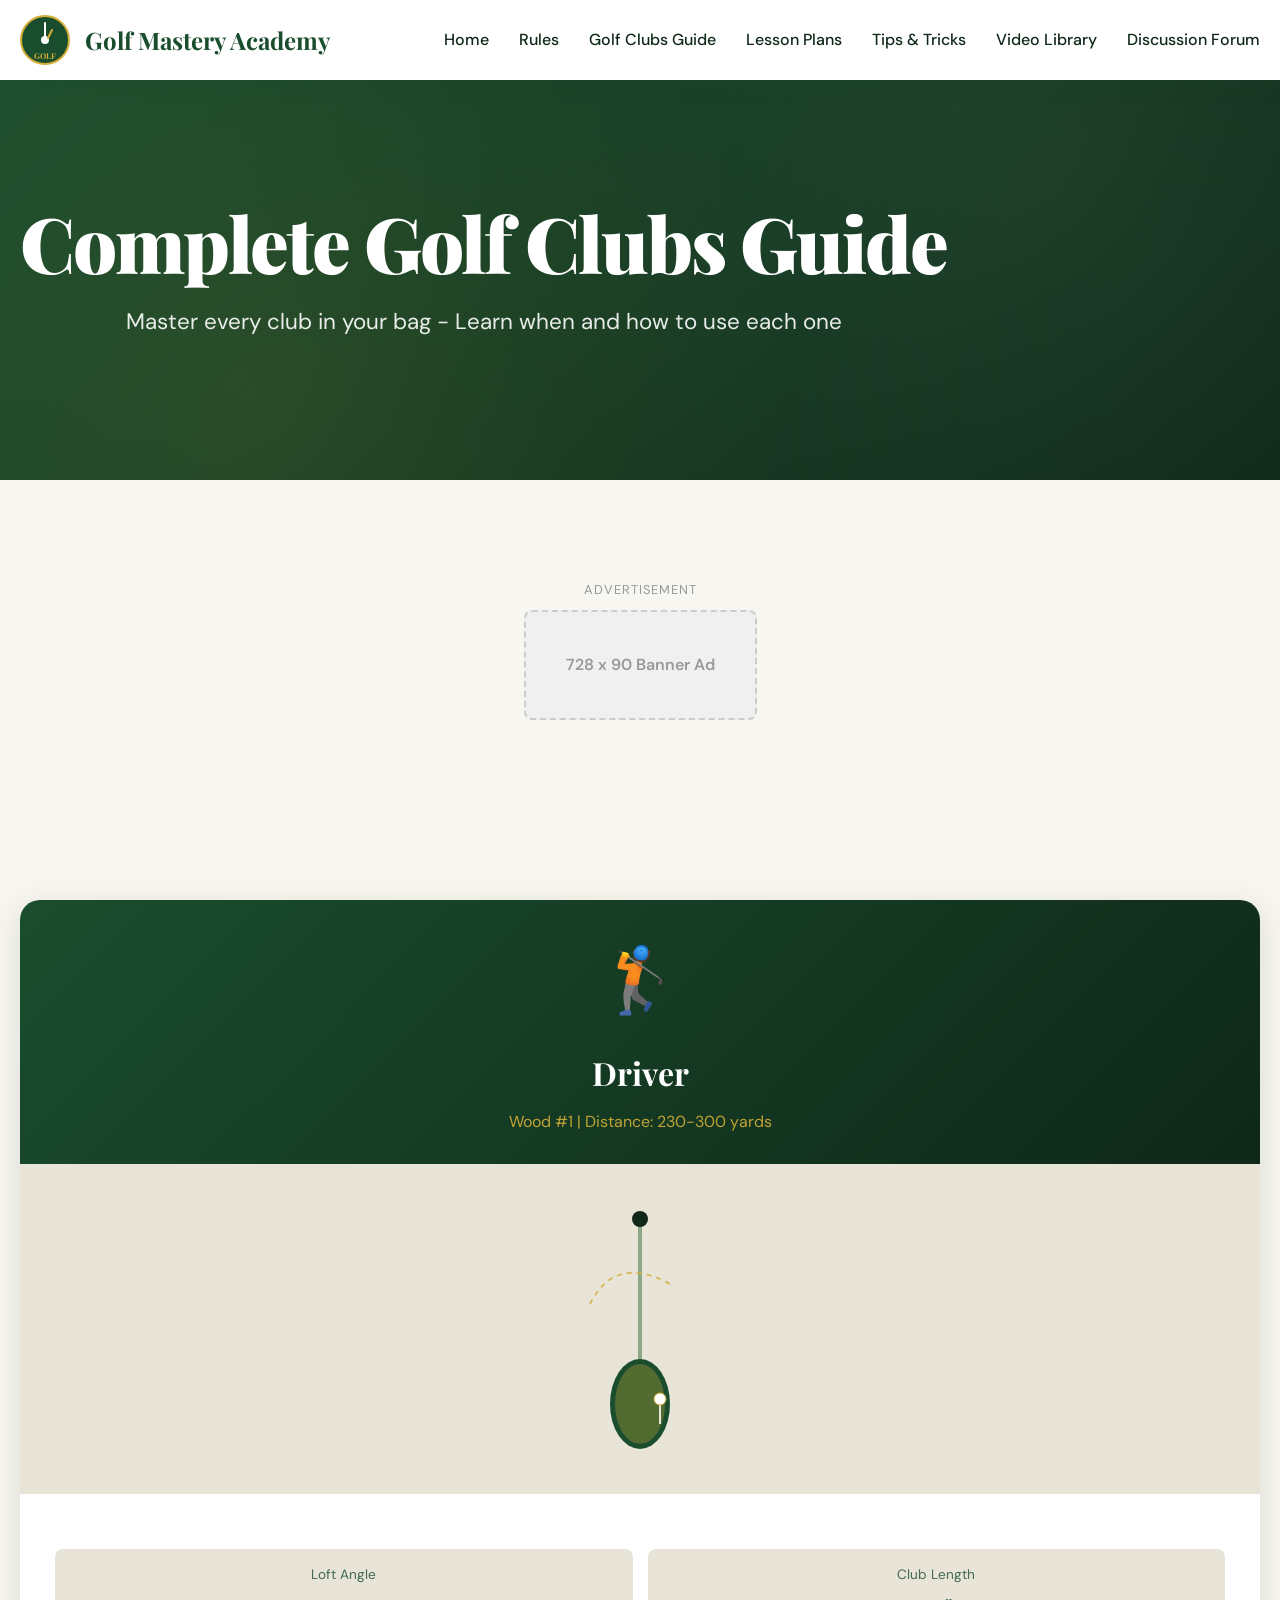
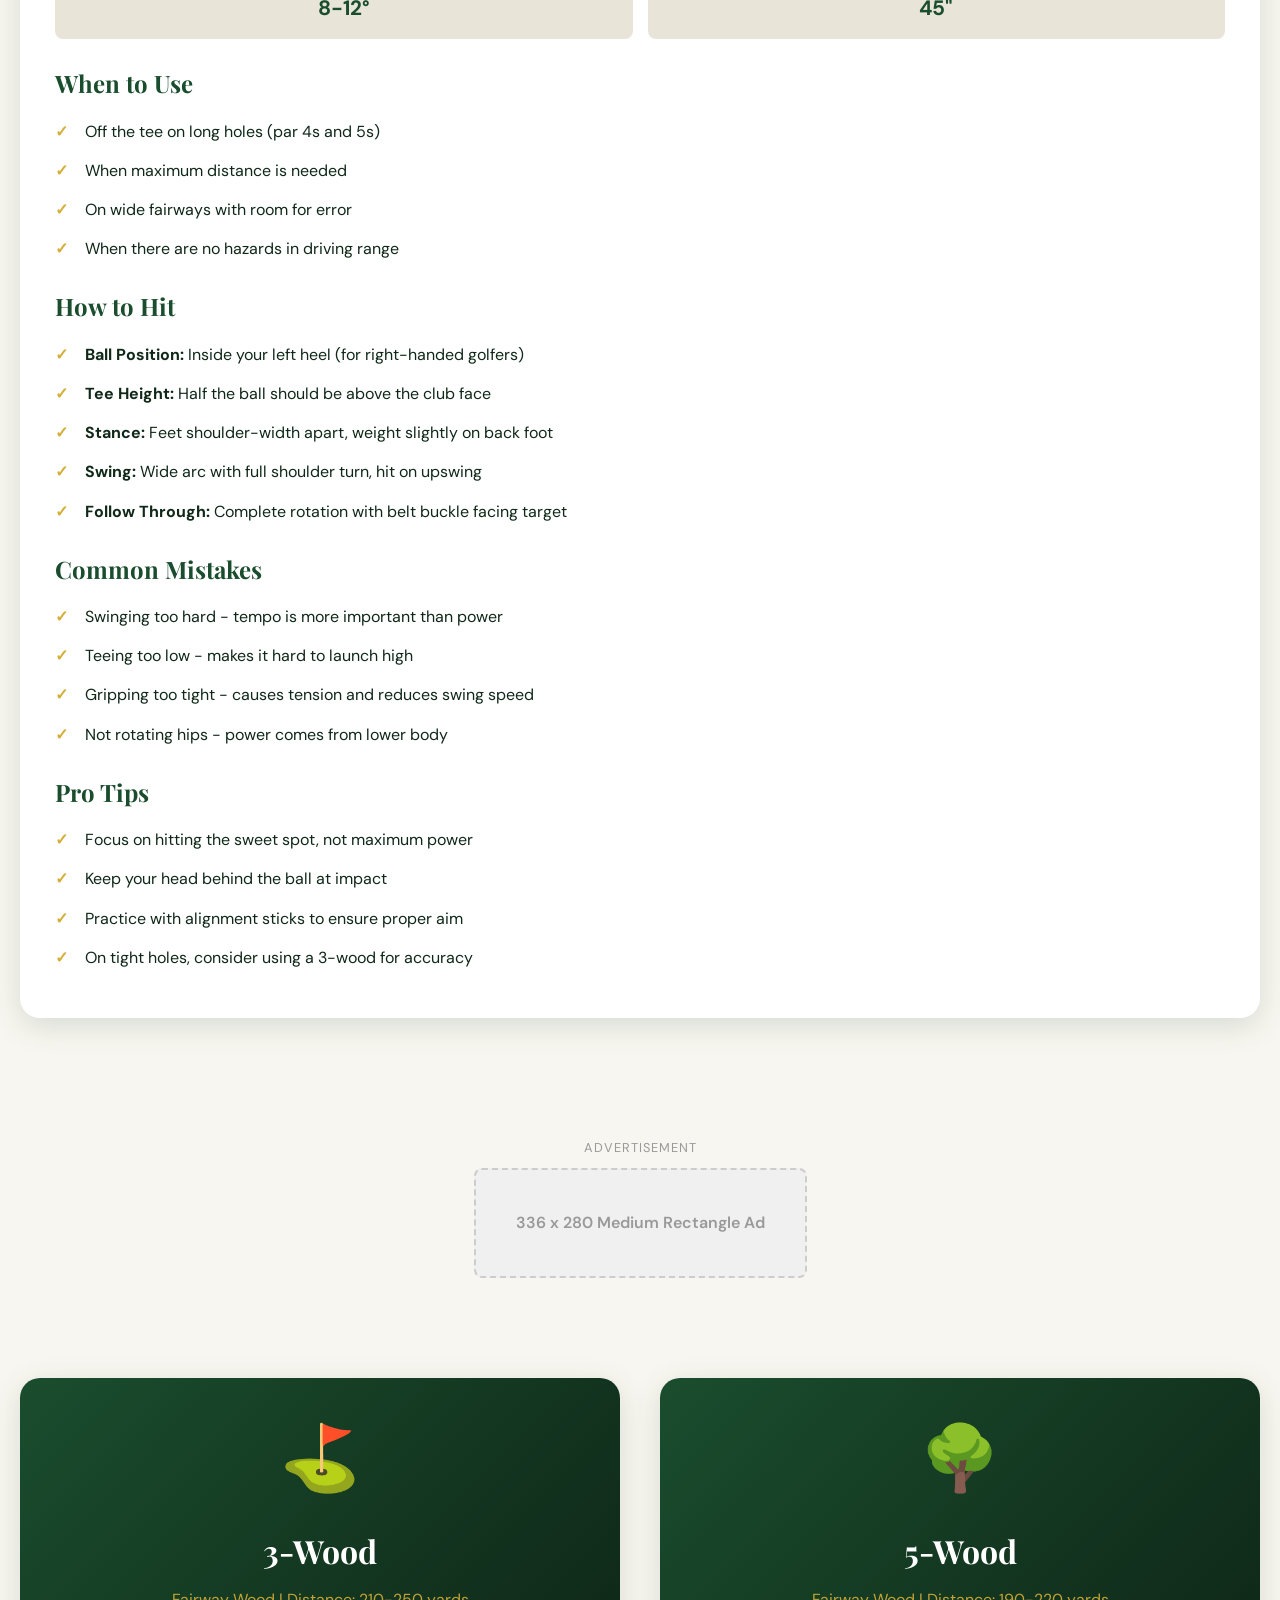
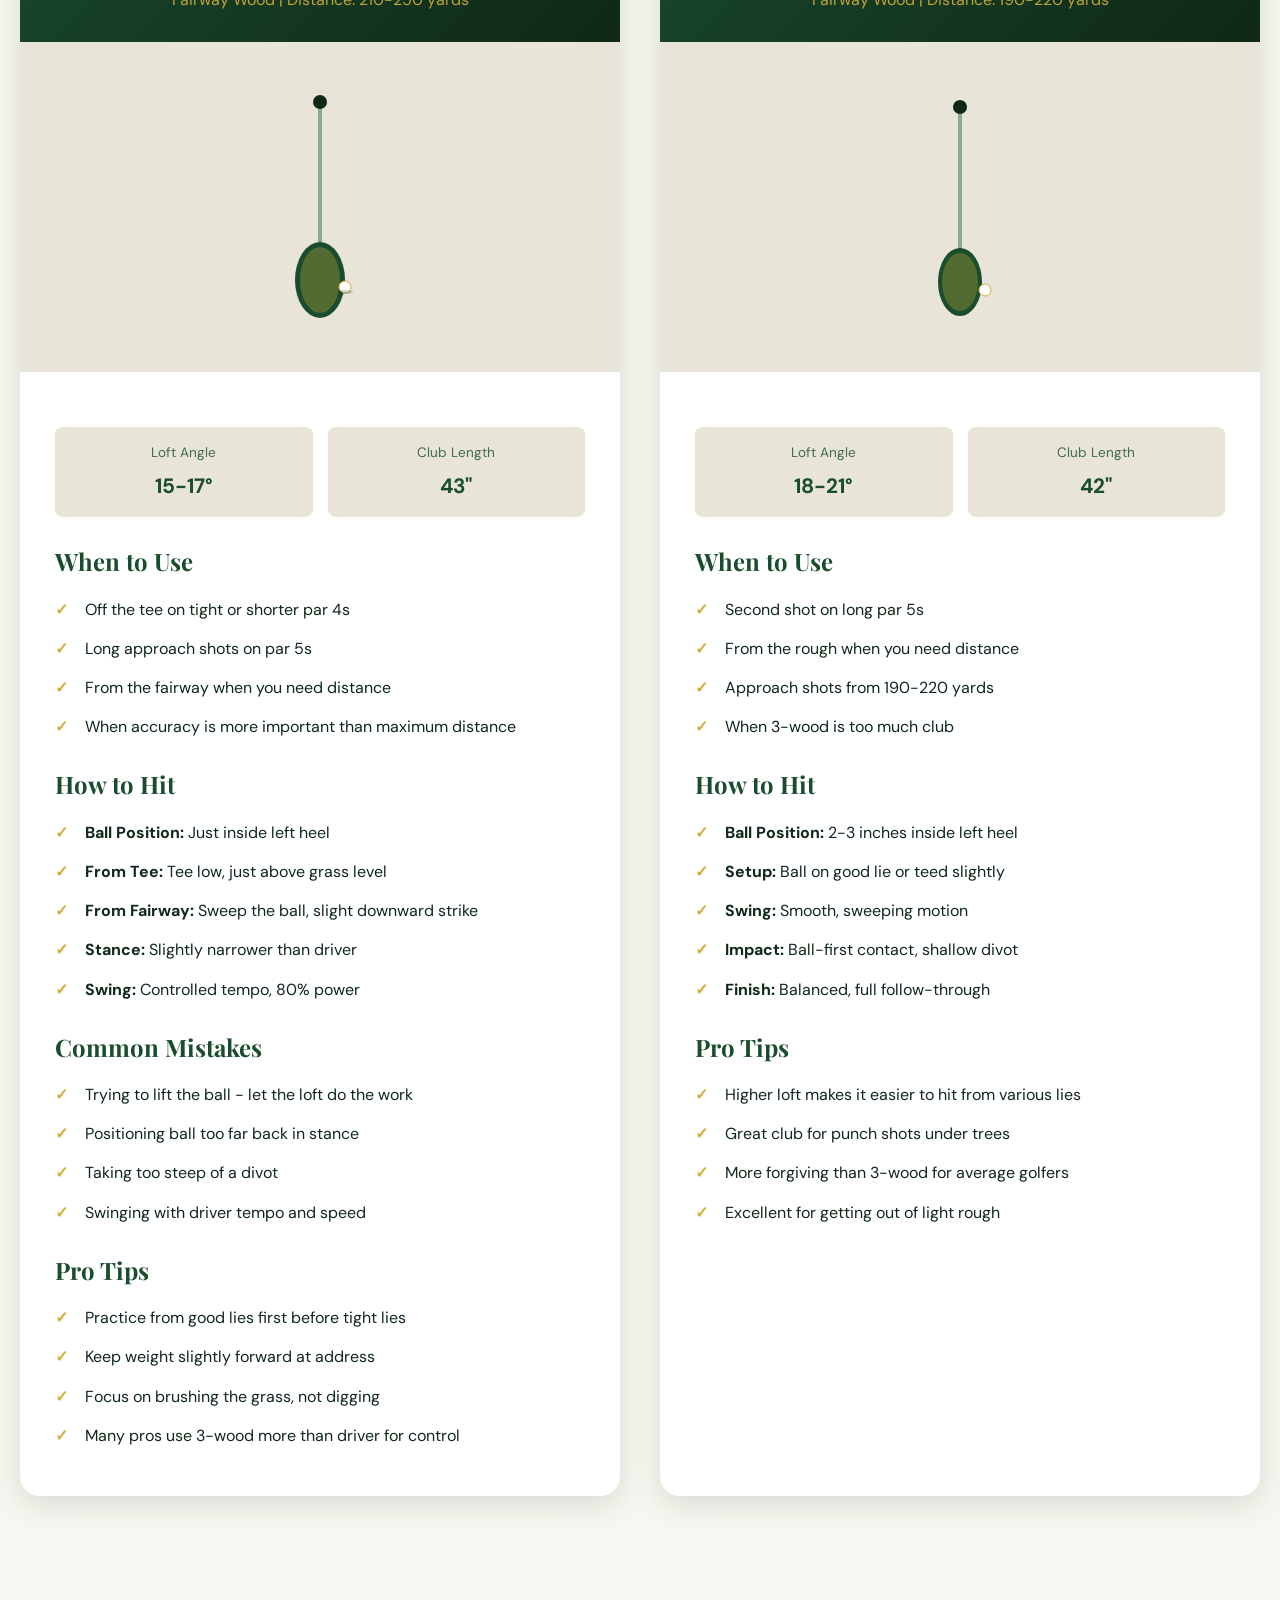
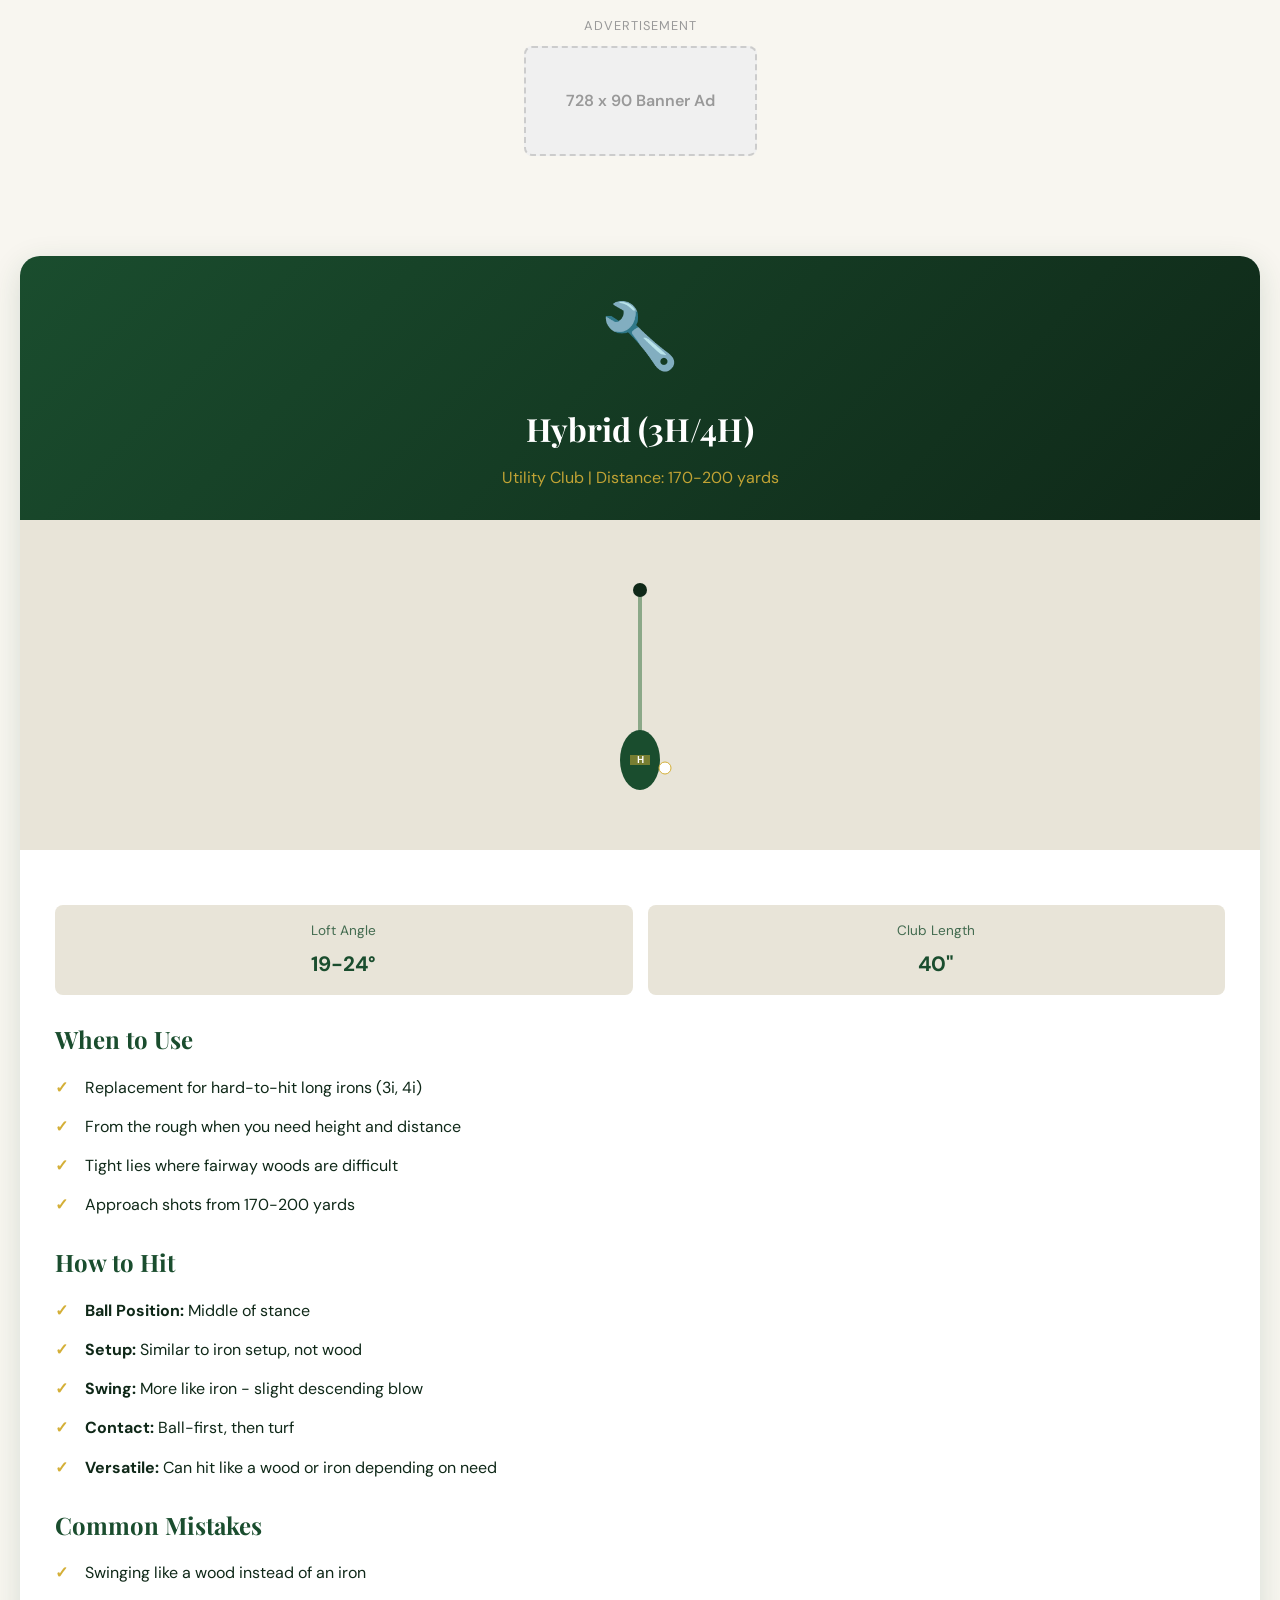
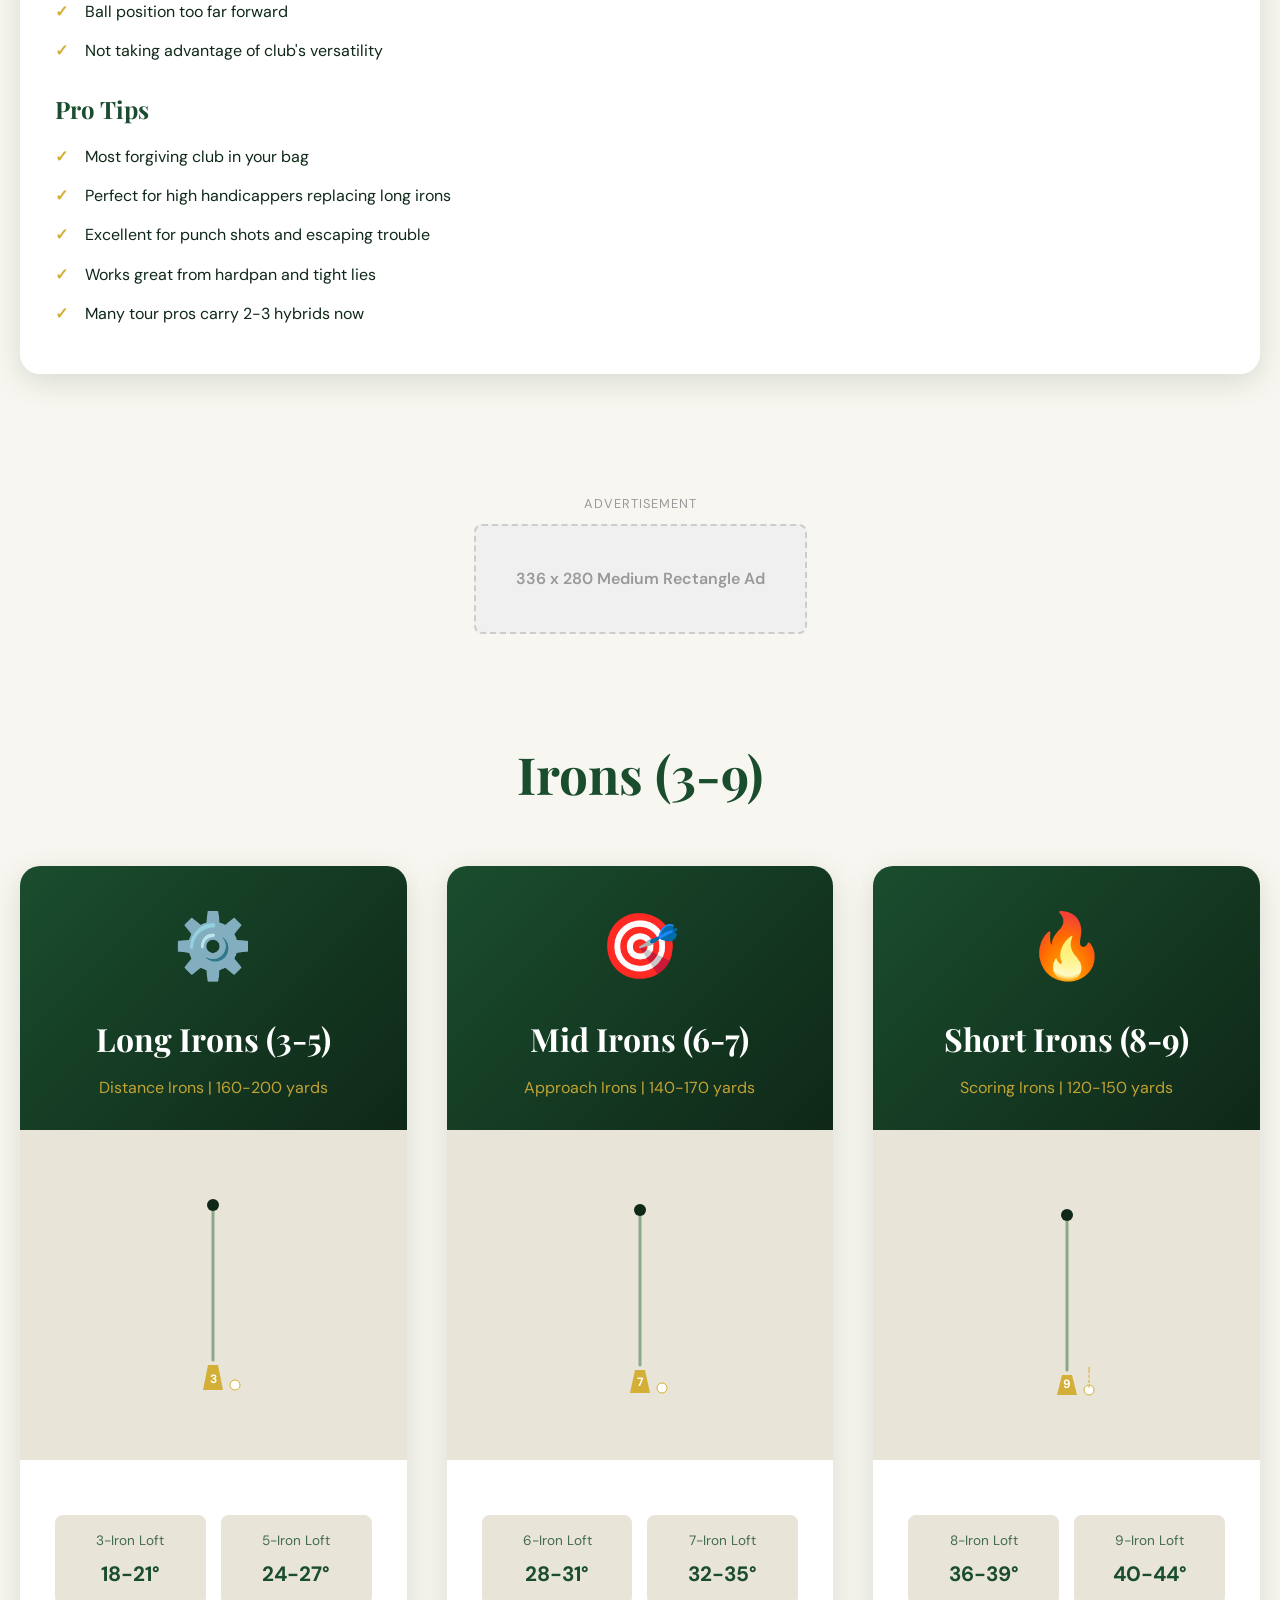
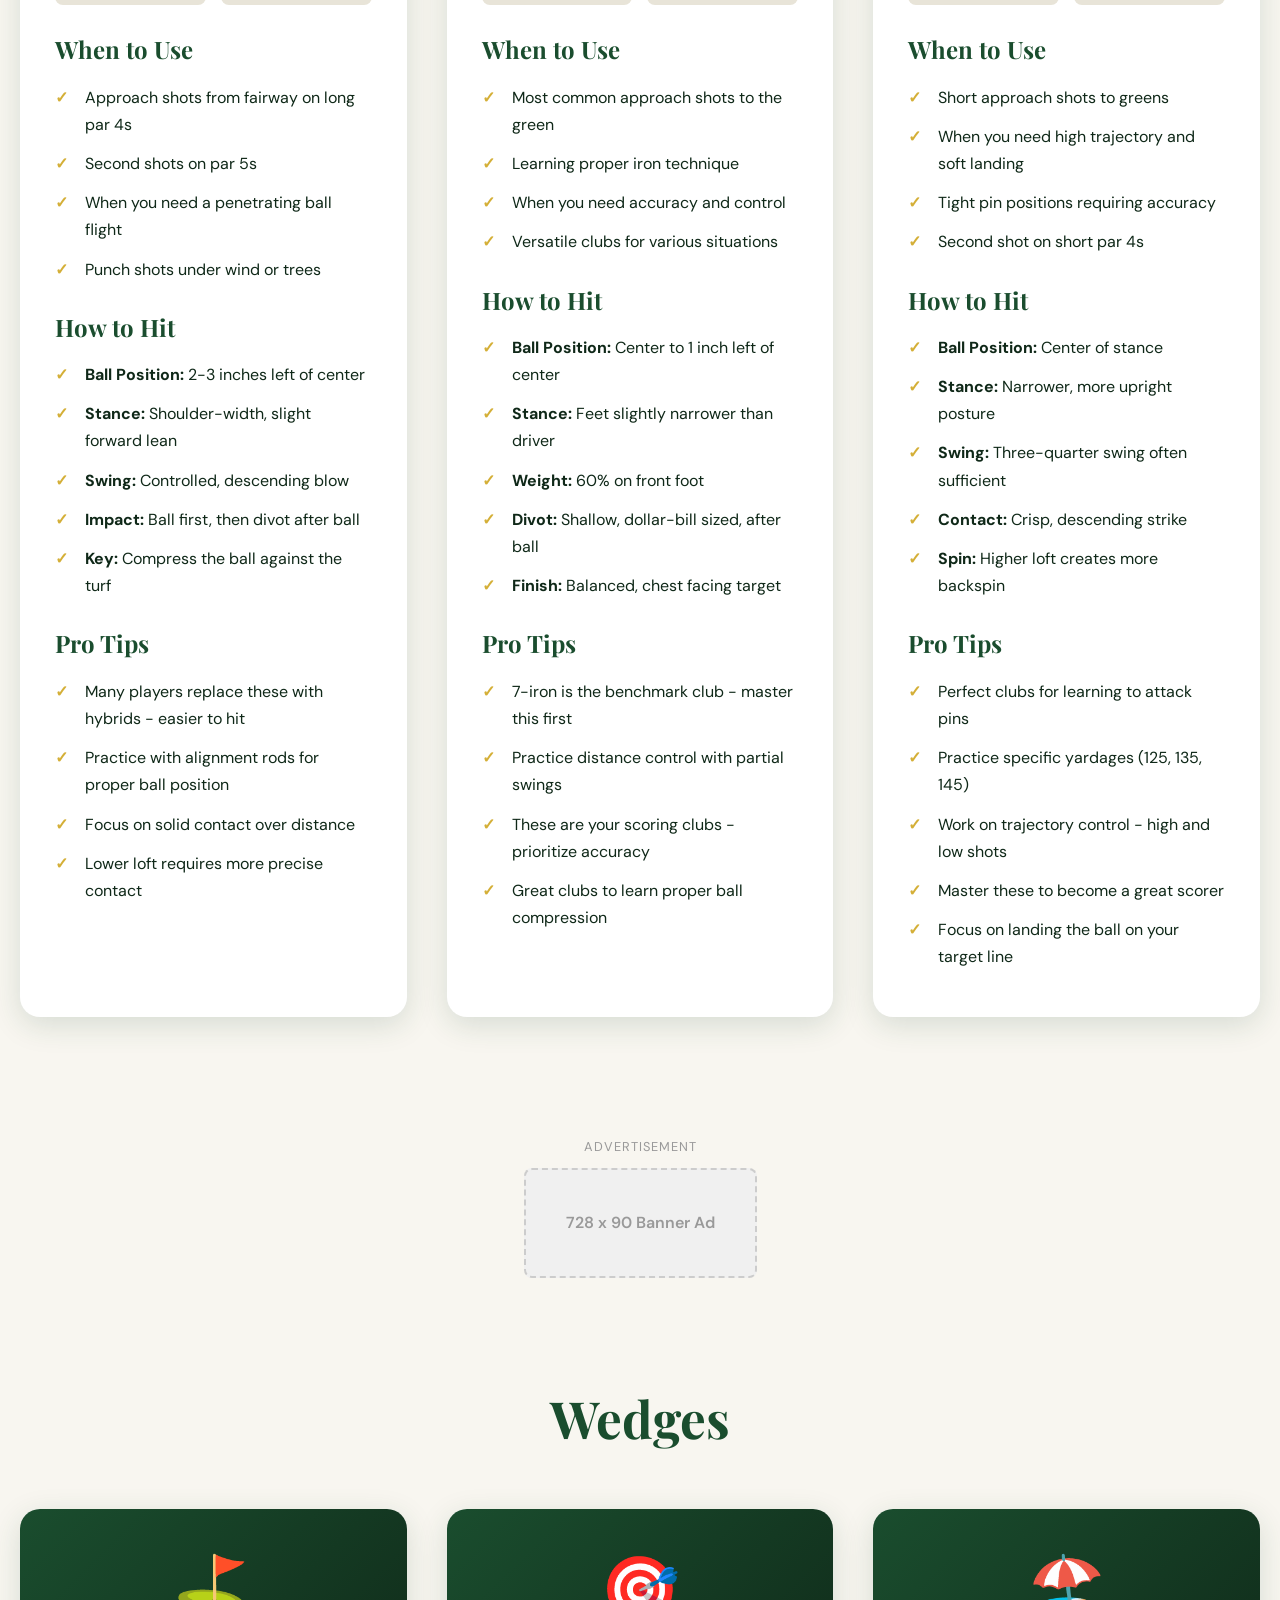
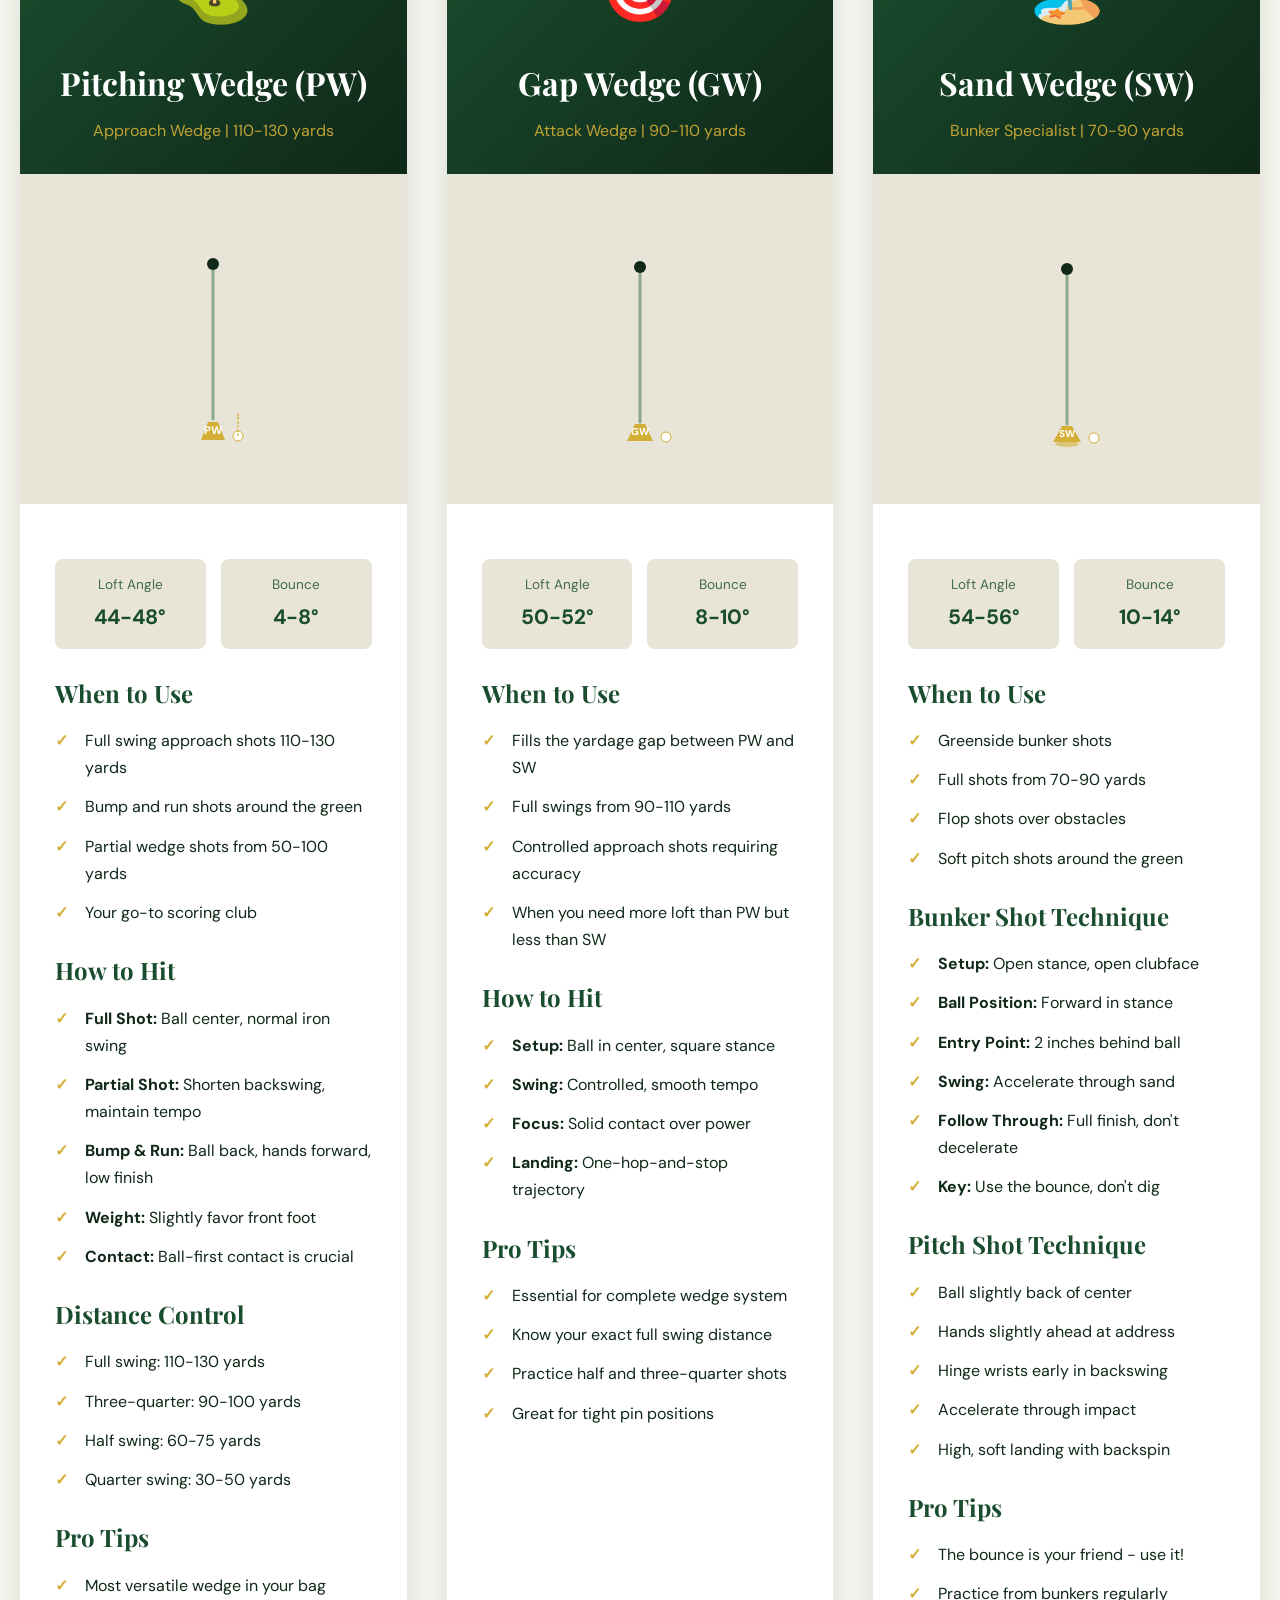
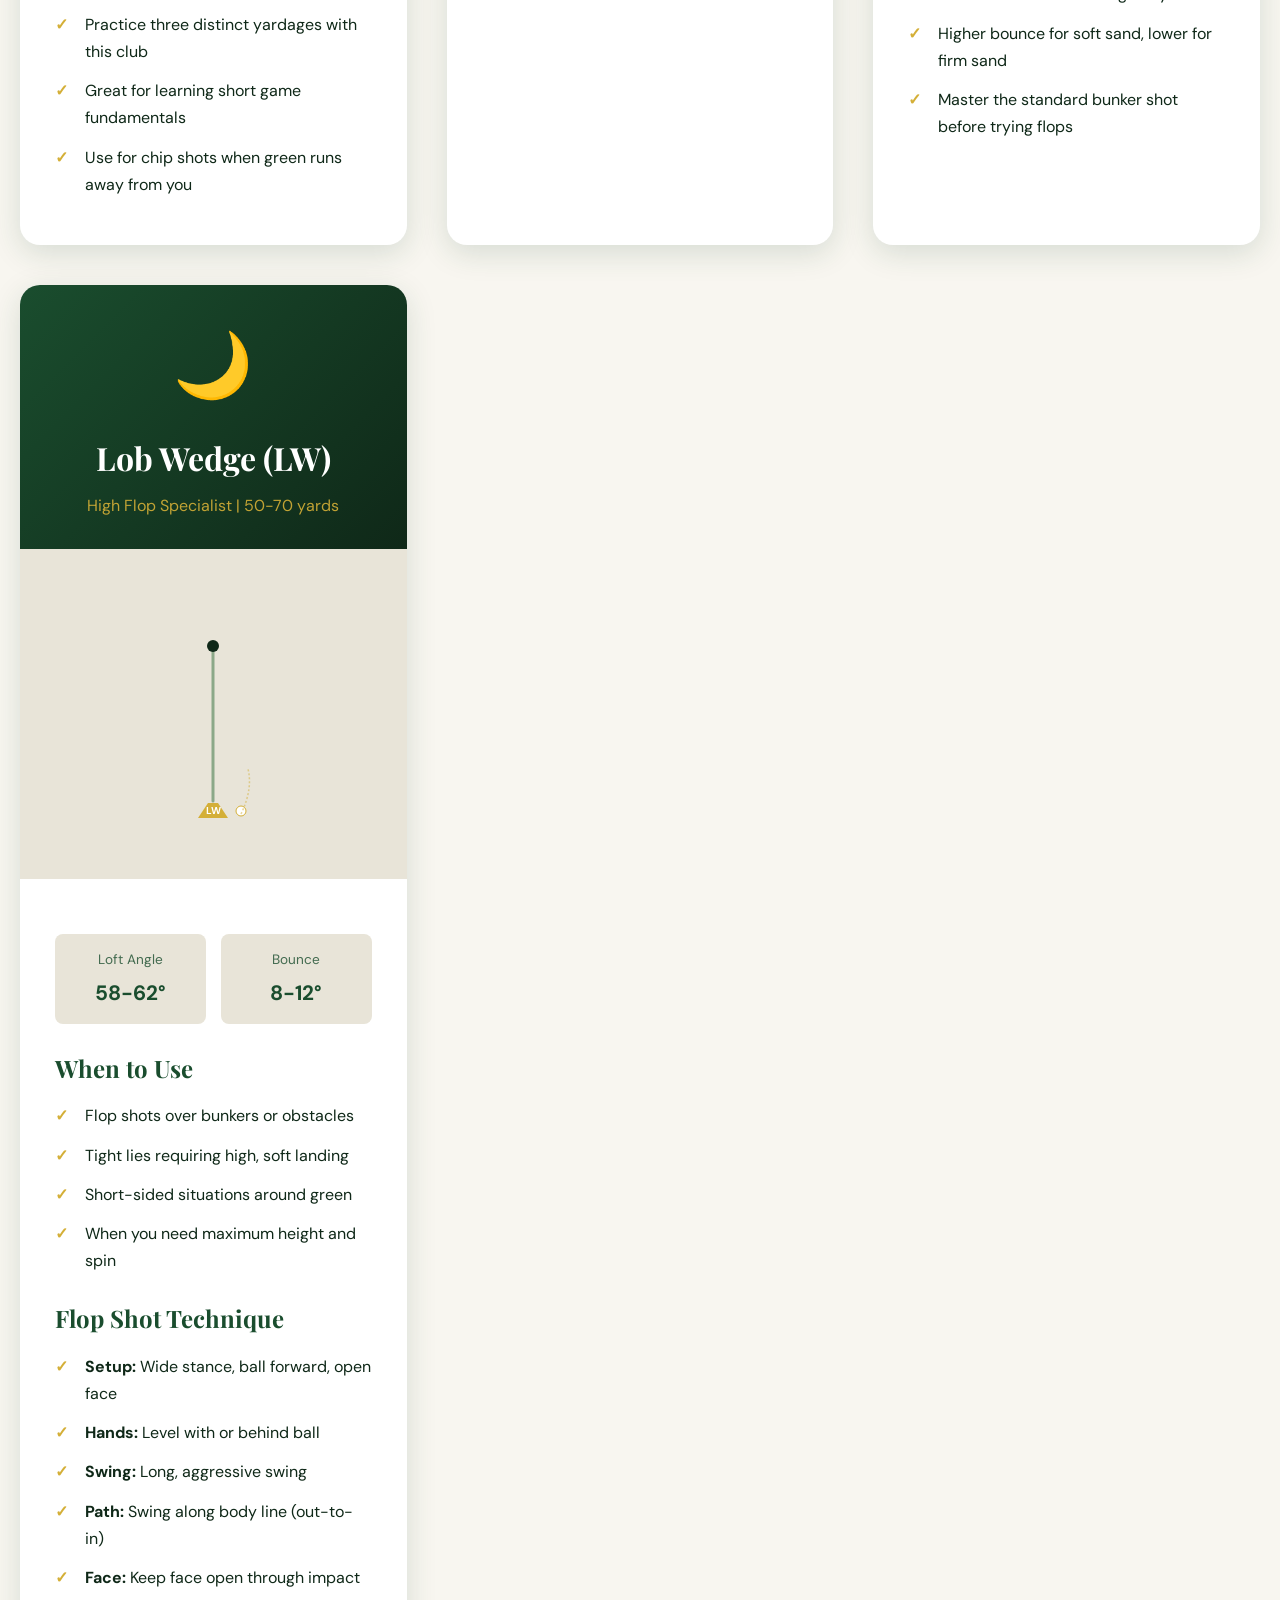
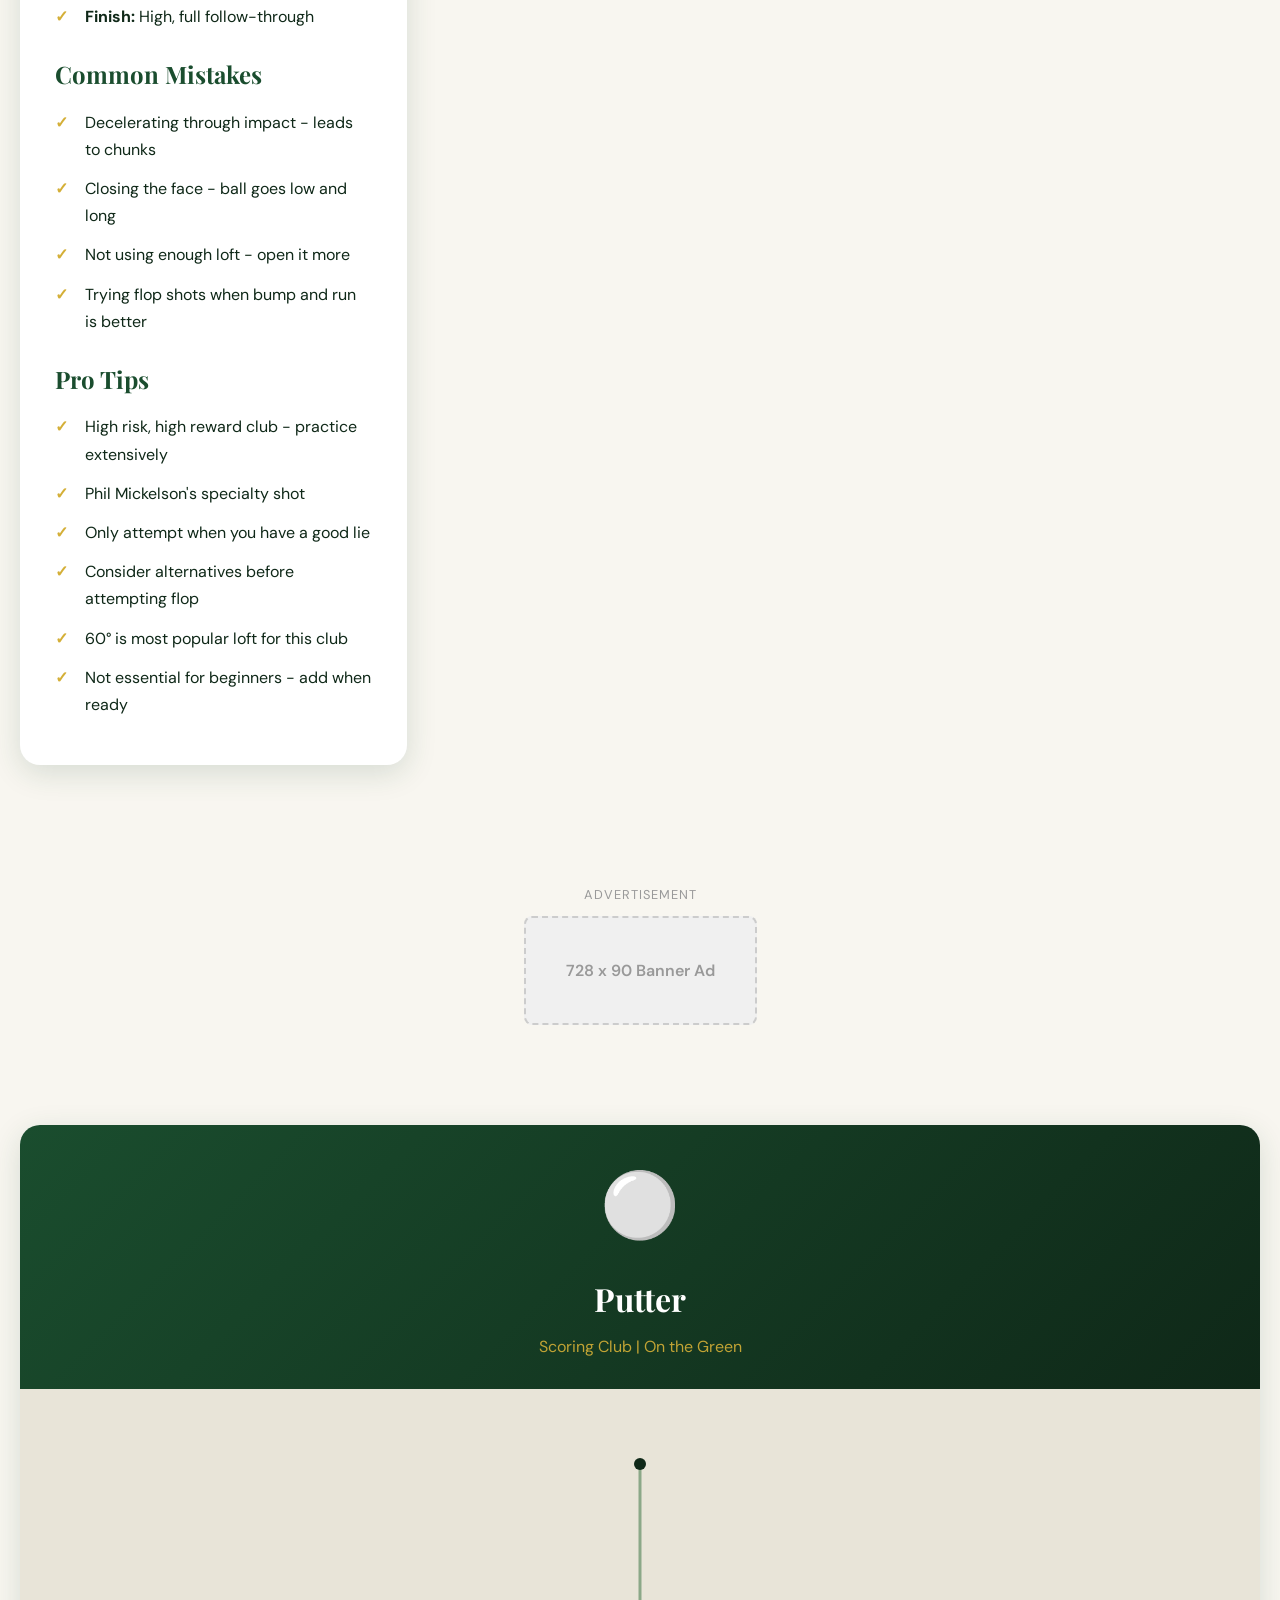
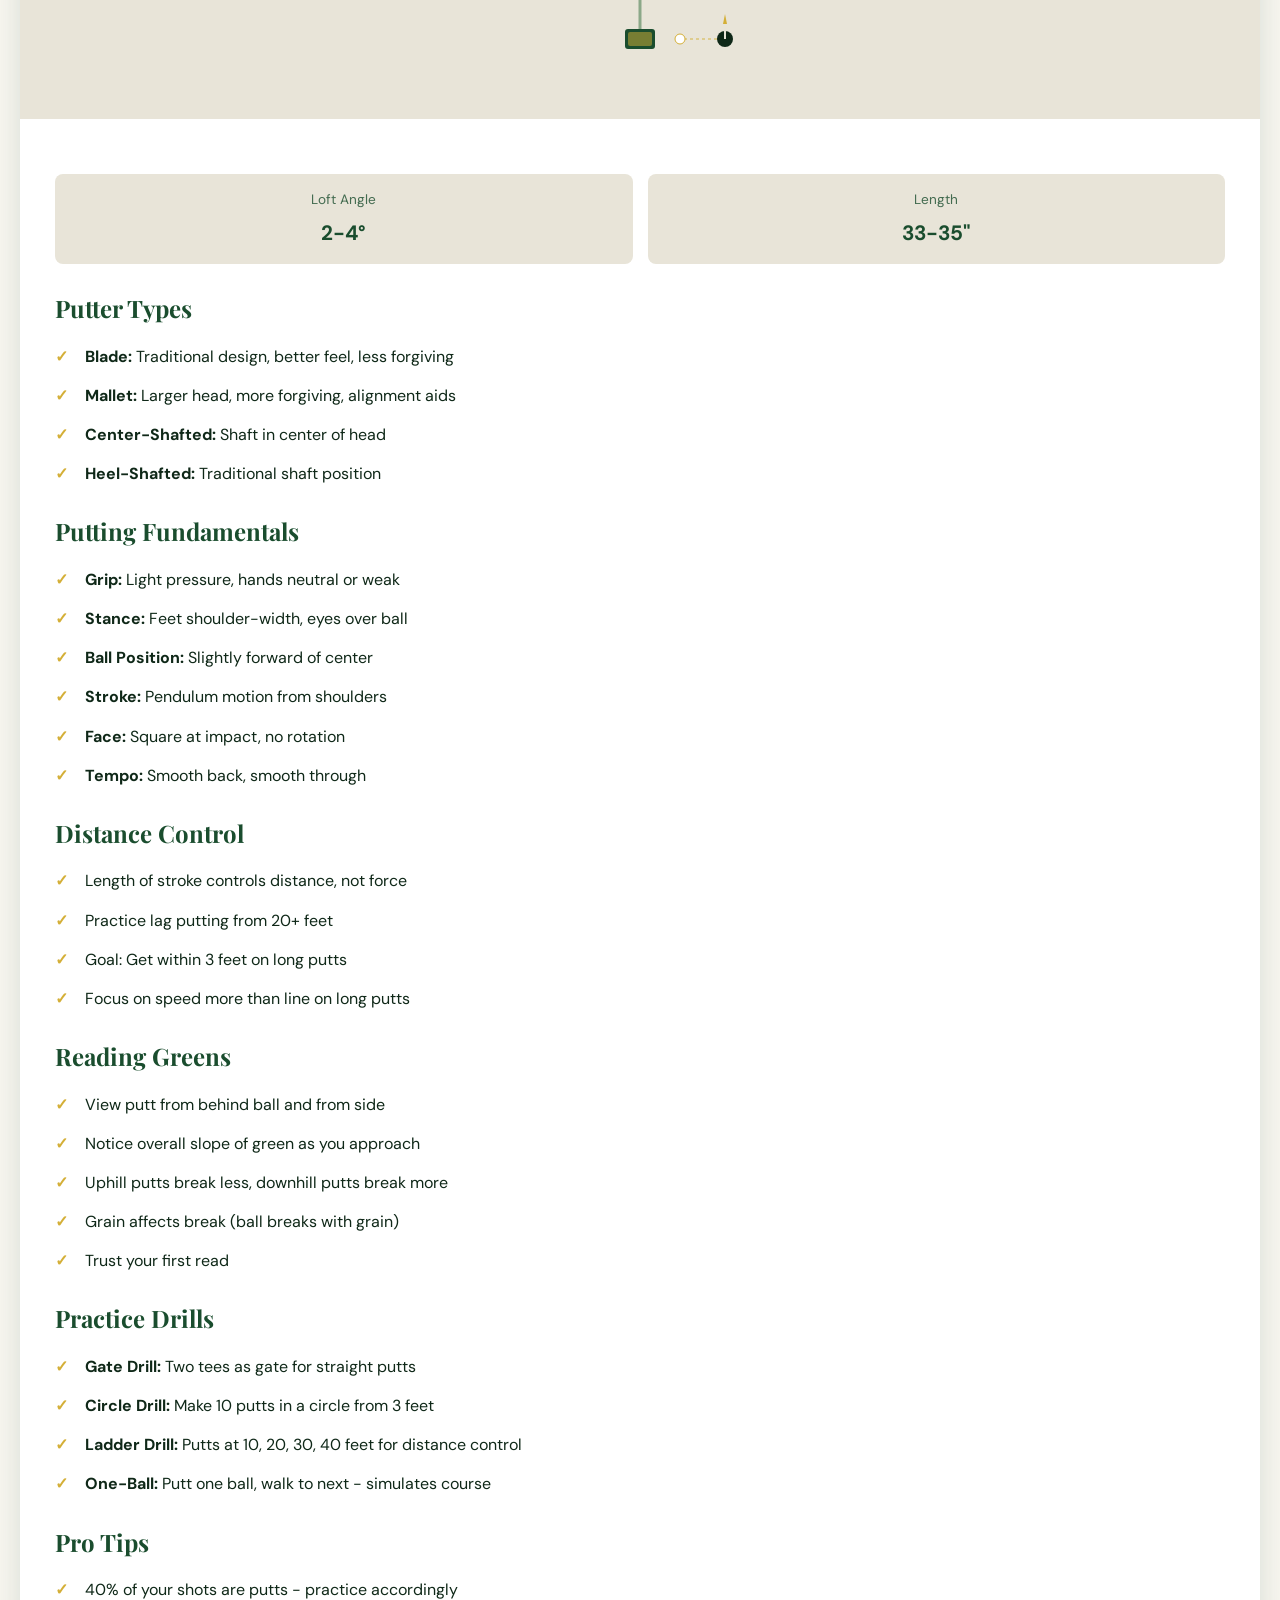
==== clubs.html @ be498bd8 "Add files via upload" ====
<!DOCTYPE html>
<html lang="en">
<head>
    <meta charset="UTF-8">
    <meta name="viewport" content="width=device-width, initial-scale=1.0">
    <title>Golf Clubs Guide - Complete Guide to Every Club</title>
    <link href="https://fonts.googleapis.com/css2?family=Playfair+Display:wght@400;600;700;900&family=DM+Sans:wght@400;500;700&display=swap" rel="stylesheet">
    <link rel="stylesheet" href="styles.css">
</head>
<body>
    <nav class="navbar">
        <div class="nav-container">
            <div class="logo">
                <svg width="50" height="50" viewBox="0 0 50 50" fill="none" xmlns="http://www.w3.org/2000/svg">
                    <circle cx="25" cy="25" r="24" fill="#1a4d2e" stroke="#d4af37" stroke-width="2"/>
                    <circle cx="25" cy="25" r="4" fill="#ffffff"/>
                    <path d="M25 8 L25 21" stroke="#ffffff" stroke-width="2" stroke-linecap="round"/>
                    <path d="M32 15 L28 23" stroke="#d4af37" stroke-width="2" stroke-linecap="round"/>
                    <text x="25" y="44" font-family="Playfair Display" font-size="8" fill="#d4af37" text-anchor="middle" font-weight="700">GOLF</text>
                </svg>
                <span class="logo-text">Golf Mastery Academy</span>
            </div>
            <ul class="nav-menu">
                <li><a href="index.html">Home</a></li>
                <li><a href="rules.html">Rules</a></li>
                <li><a href="clubs.html" class="active">Golf Clubs Guide</a></li>
                <li><a href="lessons.html">Lesson Plans</a></li>
                <li><a href="tips.html">Tips & Tricks</a></li>
                <li><a href="videos.html">Video Library</a></li>
                <li><a href="discussion.html">Discussion Forum</a></li>
            </ul>
            <div class="hamburger">
                <span></span>
                <span></span>
                <span></span>
            </div>
        </div>
    </nav>

    <header class="hero" style="min-height: 400px;">
        <div class="hero-content" style="text-align: center; padding-left: 0; max-width: 100%;">
            <h1>Complete Golf Clubs Guide</h1>
            <p class="subtitle">Master every club in your bag - Learn when and how to use each one</p>
        </div>
    </header>

    <div class="ad-space">
        <p>Advertisement</p>
        <div class="ad-placeholder">728 x 90 Banner Ad</div>
    </div>

    <div class="container">
        <section id="driver">
            <div class="club-grid">
                <div class="club-card">
                    <div class="club-header">
                        <span class="club-icon">🏌️</span>
                        <h2 class="club-name">Driver</h2>
                        <p class="club-type">Wood #1 | Distance: 230-300 yards</p>
                    </div>
                    <div class="club-illustration">
                        <svg width="300" height="250" viewBox="0 0 300 250" fill="none" xmlns="http://www.w3.org/2000/svg">
                            <!-- Driver illustration -->
                            <path d="M150 20 L150 180" stroke="#8ba888" stroke-width="4" stroke-linecap="round"/>
                            <ellipse cx="150" cy="200" rx="30" ry="45" fill="#1a4d2e"/>
                            <ellipse cx="150" cy="200" rx="25" ry="40" fill="#d4af37" opacity="0.3"/>
                            <circle cx="150" cy="15" r="8" fill="#0f2818"/>
                            <!-- Ball on tee -->
                            <line x1="170" y1="220" x2="170" y2="200" stroke="#e8e4d8" stroke-width="2"/>
                            <circle cx="170" cy="195" r="6" fill="#ffffff" stroke="#d4af37" stroke-width="1"/>
                            <!-- Swing path arc -->
                            <path d="M100 100 Q125 50 180 80" stroke="#d4af37" stroke-width="2" stroke-dasharray="5,5" opacity="0.6">
                                <animate attributeName="opacity" values="0.3;0.8;0.3" dur="2s" repeatCount="indefinite"/>
                            </path>
                        </svg>
                    </div>
                    <div class="club-content">
                        <div class="spec-grid">
                            <div class="spec-item">
                                <div class="spec-label">Loft Angle</div>
                                <div class="spec-value">8-12°</div>
                            </div>
                            <div class="spec-item">
                                <div class="spec-label">Club Length</div>
                                <div class="spec-value">45"</div>
                            </div>
                        </div>

                        <h3>When to Use</h3>
                        <ul>
                            <li>Off the tee on long holes (par 4s and 5s)</li>
                            <li>When maximum distance is needed</li>
                            <li>On wide fairways with room for error</li>
                            <li>When there are no hazards in driving range</li>
                        </ul>

                        <h3>How to Hit</h3>
                        <ul>
                            <li><strong>Ball Position:</strong> Inside your left heel (for right-handed golfers)</li>
                            <li><strong>Tee Height:</strong> Half the ball should be above the club face</li>
                            <li><strong>Stance:</strong> Feet shoulder-width apart, weight slightly on back foot</li>
                            <li><strong>Swing:</strong> Wide arc with full shoulder turn, hit on upswing</li>
                            <li><strong>Follow Through:</strong> Complete rotation with belt buckle facing target</li>
                        </ul>

                        <h3>Common Mistakes</h3>
                        <ul>
                            <li>Swinging too hard - tempo is more important than power</li>
                            <li>Teeing too low - makes it hard to launch high</li>
                            <li>Gripping too tight - causes tension and reduces swing speed</li>
                            <li>Not rotating hips - power comes from lower body</li>
                        </ul>

                        <h3>Pro Tips</h3>
                        <ul>
                            <li>Focus on hitting the sweet spot, not maximum power</li>
                            <li>Keep your head behind the ball at impact</li>
                            <li>Practice with alignment sticks to ensure proper aim</li>
                            <li>On tight holes, consider using a 3-wood for accuracy</li>
                        </ul>
                    </div>
                </div>
            </div>
        </section>

        <div class="ad-space">
            <p>Advertisement</p>
            <div class="ad-placeholder">336 x 280 Medium Rectangle Ad</div>
        </div>

        <section id="fairway-woods">
            <div class="club-grid">
                <div class="club-card">
                    <div class="club-header">
                        <span class="club-icon">⛳</span>
                        <h2 class="club-name">3-Wood</h2>
                        <p class="club-type">Fairway Wood | Distance: 210-250 yards</p>
                    </div>
                    <div class="club-illustration">
                        <svg width="300" height="250" viewBox="0 0 300 250" fill="none" xmlns="http://www.w3.org/2000/svg">
                            <path d="M150 25 L150 180" stroke="#8ba888" stroke-width="4" stroke-linecap="round"/>
                            <ellipse cx="150" cy="198" rx="25" ry="38" fill="#1a4d2e"/>
                            <ellipse cx="150" cy="198" rx="20" ry="33" fill="#d4af37" opacity="0.3"/>
                            <circle cx="150" cy="20" r="7" fill="#0f2818"/>
                            <!-- Ball on ground -->
                            <circle cx="175" cy="205" r="6" fill="#ffffff" stroke="#d4af37" stroke-width="1"/>
                            <ellipse cx="175" cy="210" rx="8" ry="2" fill="#0f2818" opacity="0.2"/>
                        </svg>
                    </div>
                    <div class="club-content">
                        <div class="spec-grid">
                            <div class="spec-item">
                                <div class="spec-label">Loft Angle</div>
                                <div class="spec-value">15-17°</div>
                            </div>
                            <div class="spec-item">
                                <div class="spec-label">Club Length</div>
                                <div class="spec-value">43"</div>
                            </div>
                        </div>

                        <h3>When to Use</h3>
                        <ul>
                            <li>Off the tee on tight or shorter par 4s</li>
                            <li>Long approach shots on par 5s</li>
                            <li>From the fairway when you need distance</li>
                            <li>When accuracy is more important than maximum distance</li>
                        </ul>

                        <h3>How to Hit</h3>
                        <ul>
                            <li><strong>Ball Position:</strong> Just inside left heel</li>
                            <li><strong>From Tee:</strong> Tee low, just above grass level</li>
                            <li><strong>From Fairway:</strong> Sweep the ball, slight downward strike</li>
                            <li><strong>Stance:</strong> Slightly narrower than driver</li>
                            <li><strong>Swing:</strong> Controlled tempo, 80% power</li>
                        </ul>

                        <h3>Common Mistakes</h3>
                        <ul>
                            <li>Trying to lift the ball - let the loft do the work</li>
                            <li>Positioning ball too far back in stance</li>
                            <li>Taking too steep of a divot</li>
                            <li>Swinging with driver tempo and speed</li>
                        </ul>

                        <h3>Pro Tips</h3>
                        <ul>
                            <li>Practice from good lies first before tight lies</li>
                            <li>Keep weight slightly forward at address</li>
                            <li>Focus on brushing the grass, not digging</li>
                            <li>Many pros use 3-wood more than driver for control</li>
                        </ul>
                    </div>
                </div>

                <div class="club-card">
                    <div class="club-header">
                        <span class="club-icon">🌳</span>
                        <h2 class="club-name">5-Wood</h2>
                        <p class="club-type">Fairway Wood | Distance: 190-220 yards</p>
                    </div>
                    <div class="club-illustration">
                        <svg width="300" height="250" viewBox="0 0 300 250" fill="none" xmlns="http://www.w3.org/2000/svg">
                            <path d="M150 30 L150 185" stroke="#8ba888" stroke-width="4" stroke-linecap="round"/>
                            <ellipse cx="150" cy="200" rx="22" ry="34" fill="#1a4d2e"/>
                            <ellipse cx="150" cy="200" rx="18" ry="29" fill="#d4af37" opacity="0.3"/>
                            <circle cx="150" cy="25" r="7" fill="#0f2818"/>
                            <circle cx="175" cy="208" r="6" fill="#ffffff" stroke="#d4af37" stroke-width="1"/>
                        </svg>
                    </div>
                    <div class="club-content">
                        <div class="spec-grid">
                            <div class="spec-item">
                                <div class="spec-label">Loft Angle</div>
                                <div class="spec-value">18-21°</div>
                            </div>
                            <div class="spec-item">
                                <div class="spec-label">Club Length</div>
                                <div class="spec-value">42"</div>
                            </div>
                        </div>

                        <h3>When to Use</h3>
                        <ul>
                            <li>Second shot on long par 5s</li>
                            <li>From the rough when you need distance</li>
                            <li>Approach shots from 190-220 yards</li>
                            <li>When 3-wood is too much club</li>
                        </ul>

                        <h3>How to Hit</h3>
                        <ul>
                            <li><strong>Ball Position:</strong> 2-3 inches inside left heel</li>
                            <li><strong>Setup:</strong> Ball on good lie or teed slightly</li>
                            <li><strong>Swing:</strong> Smooth, sweeping motion</li>
                            <li><strong>Impact:</strong> Ball-first contact, shallow divot</li>
                            <li><strong>Finish:</strong> Balanced, full follow-through</li>
                        </ul>

                        <h3>Pro Tips</h3>
                        <ul>
                            <li>Higher loft makes it easier to hit from various lies</li>
                            <li>Great club for punch shots under trees</li>
                            <li>More forgiving than 3-wood for average golfers</li>
                            <li>Excellent for getting out of light rough</li>
                        </ul>
                    </div>
                </div>
            </div>
        </section>

        <div class="ad-space">
            <p>Advertisement</p>
            <div class="ad-placeholder">728 x 90 Banner Ad</div>
        </div>

        <section id="hybrids">
            <div class="club-grid">
                <div class="club-card">
                    <div class="club-header">
                        <span class="club-icon">🔧</span>
                        <h2 class="club-name">Hybrid (3H/4H)</h2>
                        <p class="club-type">Utility Club | Distance: 170-200 yards</p>
                    </div>
                    <div class="club-illustration">
                        <svg width="300" height="250" viewBox="0 0 300 250" fill="none" xmlns="http://www.w3.org/2000/svg">
                            <path d="M150 35 L150 185" stroke="#8ba888" stroke-width="4" stroke-linecap="round"/>
                            <ellipse cx="150" cy="200" rx="20" ry="30" fill="#1a4d2e"/>
                            <rect x="140" y="195" width="20" height="10" fill="#d4af37" opacity="0.5"/>
                            <circle cx="150" cy="30" r="7" fill="#0f2818"/>
                            <circle cx="175" cy="208" r="6" fill="#ffffff" stroke="#d4af37" stroke-width="1"/>
                            <text x="150" y="203" font-size="10" fill="#fff" text-anchor="middle" font-weight="700">H</text>
                        </svg>
                    </div>
                    <div class="club-content">
                        <div class="spec-grid">
                            <div class="spec-item">
                                <div class="spec-label">Loft Angle</div>
                                <div class="spec-value">19-24°</div>
                            </div>
                            <div class="spec-item">
                                <div class="spec-label">Club Length</div>
                                <div class="spec-value">40"</div>
                            </div>
                        </div>

                        <h3>When to Use</h3>
                        <ul>
                            <li>Replacement for hard-to-hit long irons (3i, 4i)</li>
                            <li>From the rough when you need height and distance</li>
                            <li>Tight lies where fairway woods are difficult</li>
                            <li>Approach shots from 170-200 yards</li>
                        </ul>

                        <h3>How to Hit</h3>
                        <ul>
                            <li><strong>Ball Position:</strong> Middle of stance</li>
                            <li><strong>Setup:</strong> Similar to iron setup, not wood</li>
                            <li><strong>Swing:</strong> More like iron - slight descending blow</li>
                            <li><strong>Contact:</strong> Ball-first, then turf</li>
                            <li><strong>Versatile:</strong> Can hit like a wood or iron depending on need</li>
                        </ul>

                        <h3>Common Mistakes</h3>
                        <ul>
                            <li>Swinging like a wood instead of an iron</li>
                            <li>Ball position too far forward</li>
                            <li>Not taking advantage of club's versatility</li>
                        </ul>

                        <h3>Pro Tips</h3>
                        <ul>
                            <li>Most forgiving club in your bag</li>
                            <li>Perfect for high handicappers replacing long irons</li>
                            <li>Excellent for punch shots and escaping trouble</li>
                            <li>Works great from hardpan and tight lies</li>
                            <li>Many tour pros carry 2-3 hybrids now</li>
                        </ul>
                    </div>
                </div>
            </div>
        </section>

        <div class="ad-space">
            <p>Advertisement</p>
            <div class="ad-placeholder">336 x 280 Medium Rectangle Ad</div>
        </div>

        <section id="irons">
            <h2 class="section-header">Irons (3-9)</h2>
            <div class="club-grid">
                <div class="club-card">
                    <div class="club-header">
                        <span class="club-icon">⚙️</span>
                        <h2 class="club-name">Long Irons (3-5)</h2>
                        <p class="club-type">Distance Irons | 160-200 yards</p>
                    </div>
                    <div class="club-illustration">
                        <svg width="300" height="250" viewBox="0 0 300 250" fill="none" xmlns="http://www.w3.org/2000/svg">
                            <path d="M150 40 L150 190" stroke="#8ba888" stroke-width="3" stroke-linecap="round"/>
                            <rect x="145" y="195" width="10" height="25" fill="#1a4d2e"/>
                            <path d="M140 220 L145 195 L155 195 L160 220 Z" fill="#d4af37"/>
                            <circle cx="150" cy="35" r="6" fill="#0f2818"/>
                            <circle cx="172" cy="215" r="5" fill="#ffffff" stroke="#d4af37" stroke-width="1"/>
                            <text x="150" y="213" font-size="12" fill="#fff" text-anchor="middle" font-weight="700">3</text>
                        </svg>
                    </div>
                    <div class="club-content">
                        <div class="spec-grid">
                            <div class="spec-item">
                                <div class="spec-label">3-Iron Loft</div>
                                <div class="spec-value">18-21°</div>
                            </div>
                            <div class="spec-item">
                                <div class="spec-label">5-Iron Loft</div>
                                <div class="spec-value">24-27°</div>
                            </div>
                        </div>

                        <h3>When to Use</h3>
                        <ul>
                            <li>Approach shots from fairway on long par 4s</li>
                            <li>Second shots on par 5s</li>
                            <li>When you need a penetrating ball flight</li>
                            <li>Punch shots under wind or trees</li>
                        </ul>

                        <h3>How to Hit</h3>
                        <ul>
                            <li><strong>Ball Position:</strong> 2-3 inches left of center</li>
                            <li><strong>Stance:</strong> Shoulder-width, slight forward lean</li>
                            <li><strong>Swing:</strong> Controlled, descending blow</li>
                            <li><strong>Impact:</strong> Ball first, then divot after ball</li>
                            <li><strong>Key:</strong> Compress the ball against the turf</li>
                        </ul>

                        <h3>Pro Tips</h3>
                        <ul>
                            <li>Many players replace these with hybrids - easier to hit</li>
                            <li>Practice with alignment rods for proper ball position</li>
                            <li>Focus on solid contact over distance</li>
                            <li>Lower loft requires more precise contact</li>
                        </ul>
                    </div>
                </div>

                <div class="club-card">
                    <div class="club-header">
                        <span class="club-icon">🎯</span>
                        <h2 class="club-name">Mid Irons (6-7)</h2>
                        <p class="club-type">Approach Irons | 140-170 yards</p>
                    </div>
                    <div class="club-illustration">
                        <svg width="300" height="250" viewBox="0 0 300 250" fill="none" xmlns="http://www.w3.org/2000/svg">
                            <path d="M150 45 L150 195" stroke="#8ba888" stroke-width="3" stroke-linecap="round"/>
                            <rect x="145" y="200" width="10" height="23" fill="#1a4d2e"/>
                            <path d="M140 223 L145 200 L155 200 L160 223 Z" fill="#d4af37"/>
                            <circle cx="150" cy="40" r="6" fill="#0f2818"/>
                            <circle cx="172" cy="218" r="5" fill="#ffffff" stroke="#d4af37" stroke-width="1"/>
                            <text x="150" y="216" font-size="12" fill="#fff" text-anchor="middle" font-weight="700">7</text>
                        </svg>
                    </div>
                    <div class="club-content">
                        <div class="spec-grid">
                            <div class="spec-item">
                                <div class="spec-label">6-Iron Loft</div>
                                <div class="spec-value">28-31°</div>
                            </div>
                            <div class="spec-item">
                                <div class="spec-label">7-Iron Loft</div>
                                <div class="spec-value">32-35°</div>
                            </div>
                        </div>

                        <h3>When to Use</h3>
                        <ul>
                            <li>Most common approach shots to the green</li>
                            <li>Learning proper iron technique</li>
                            <li>When you need accuracy and control</li>
                            <li>Versatile clubs for various situations</li>
                        </ul>

                        <h3>How to Hit</h3>
                        <ul>
                            <li><strong>Ball Position:</strong> Center to 1 inch left of center</li>
                            <li><strong>Stance:</strong> Feet slightly narrower than driver</li>
                            <li><strong>Weight:</strong> 60% on front foot</li>
                            <li><strong>Divot:</strong> Shallow, dollar-bill sized, after ball</li>
                            <li><strong>Finish:</strong> Balanced, chest facing target</li>
                        </ul>

                        <h3>Pro Tips</h3>
                        <ul>
                            <li>7-iron is the benchmark club - master this first</li>
                            <li>Practice distance control with partial swings</li>
                            <li>These are your scoring clubs - prioritize accuracy</li>
                            <li>Great clubs to learn proper ball compression</li>
                        </ul>
                    </div>
                </div>

                <div class="club-card">
                    <div class="club-header">
                        <span class="club-icon">🔥</span>
                        <h2 class="club-name">Short Irons (8-9)</h2>
                        <p class="club-type">Scoring Irons | 120-150 yards</p>
                    </div>
                    <div class="club-illustration">
                        <svg width="300" height="250" viewBox="0 0 300 250" fill="none" xmlns="http://www.w3.org/2000/svg">
                            <path d="M150 50 L150 200" stroke="#8ba888" stroke-width="3" stroke-linecap="round"/>
                            <rect x="145" y="205" width="10" height="20" fill="#1a4d2e"/>
                            <path d="M140 225 L145 205 L155 205 L160 225 Z" fill="#d4af37"/>
                            <circle cx="150" cy="45" r="6" fill="#0f2818"/>
                            <circle cx="172" cy="220" r="5" fill="#ffffff" stroke="#d4af37" stroke-width="1"/>
                            <text x="150" y="218" font-size="12" fill="#fff" text-anchor="middle" font-weight="700">9</text>
                            <path d="M172 200 Q172 190 172 220" stroke="#d4af37" stroke-width="1.5" stroke-dasharray="3,2" opacity="0.7"/>
                        </svg>
                    </div>
                    <div class="club-content">
                        <div class="spec-grid">
                            <div class="spec-item">
                                <div class="spec-label">8-Iron Loft</div>
                                <div class="spec-value">36-39°</div>
                            </div>
                            <div class="spec-item">
                                <div class="spec-label">9-Iron Loft</div>
                                <div class="spec-value">40-44°</div>
                            </div>
                        </div>

                        <h3>When to Use</h3>
                        <ul>
                            <li>Short approach shots to greens</li>
                            <li>When you need high trajectory and soft landing</li>
                            <li>Tight pin positions requiring accuracy</li>
                            <li>Second shot on short par 4s</li>
                        </ul>

                        <h3>How to Hit</h3>
                        <ul>
                            <li><strong>Ball Position:</strong> Center of stance</li>
                            <li><strong>Stance:</strong> Narrower, more upright posture</li>
                            <li><strong>Swing:</strong> Three-quarter swing often sufficient</li>
                            <li><strong>Contact:</strong> Crisp, descending strike</li>
                            <li><strong>Spin:</strong> Higher loft creates more backspin</li>
                        </ul>

                        <h3>Pro Tips</h3>
                        <ul>
                            <li>Perfect clubs for learning to attack pins</li>
                            <li>Practice specific yardages (125, 135, 145)</li>
                            <li>Work on trajectory control - high and low shots</li>
                            <li>Master these to become a great scorer</li>
                            <li>Focus on landing the ball on your target line</li>
                        </ul>
                    </div>
                </div>
            </div>
        </section>

        <div class="ad-space">
            <p>Advertisement</p>
            <div class="ad-placeholder">728 x 90 Banner Ad</div>
        </div>

        <section id="wedges">
            <h2 class="section-header">Wedges</h2>
            <div class="club-grid">
                <div class="club-card">
                    <div class="club-header">
                        <span class="club-icon">⛳</span>
                        <h2 class="club-name">Pitching Wedge (PW)</h2>
                        <p class="club-type">Approach Wedge | 110-130 yards</p>
                    </div>
                    <div class="club-illustration">
                        <svg width="300" height="250" viewBox="0 0 300 250" fill="none" xmlns="http://www.w3.org/2000/svg">
                            <path d="M150 55 L150 205" stroke="#8ba888" stroke-width="3" stroke-linecap="round"/>
                            <rect x="145" y="208" width="10" height="18" fill="#1a4d2e"/>
                            <path d="M138 226 L145 208 L155 208 L162 226 Z" fill="#d4af37"/>
                            <circle cx="150" cy="50" r="6" fill="#0f2818"/>
                            <circle cx="175" cy="222" r="5" fill="#ffffff" stroke="#d4af37" stroke-width="1"/>
                            <text x="150" y="220" font-size="11" fill="#fff" text-anchor="middle" font-weight="700">PW</text>
                            <path d="M175 205 Q175 190 175 222" stroke="#d4af37" stroke-width="2" stroke-dasharray="2,2" opacity="0.8"/>
                        </svg>
                    </div>
                    <div class="club-content">
                        <div class="spec-grid">
                            <div class="spec-item">
                                <div class="spec-label">Loft Angle</div>
                                <div class="spec-value">44-48°</div>
                            </div>
                            <div class="spec-item">
                                <div class="spec-label">Bounce</div>
                                <div class="spec-value">4-8°</div>
                            </div>
                        </div>

                        <h3>When to Use</h3>
                        <ul>
                            <li>Full swing approach shots 110-130 yards</li>
                            <li>Bump and run shots around the green</li>
                            <li>Partial wedge shots from 50-100 yards</li>
                            <li>Your go-to scoring club</li>
                        </ul>

                        <h3>How to Hit</h3>
                        <ul>
                            <li><strong>Full Shot:</strong> Ball center, normal iron swing</li>
                            <li><strong>Partial Shot:</strong> Shorten backswing, maintain tempo</li>
                            <li><strong>Bump & Run:</strong> Ball back, hands forward, low finish</li>
                            <li><strong>Weight:</strong> Slightly favor front foot</li>
                            <li><strong>Contact:</strong> Ball-first contact is crucial</li>
                        </ul>

                        <h3>Distance Control</h3>
                        <ul>
                            <li>Full swing: 110-130 yards</li>
                            <li>Three-quarter: 90-100 yards</li>
                            <li>Half swing: 60-75 yards</li>
                            <li>Quarter swing: 30-50 yards</li>
                        </ul>

                        <h3>Pro Tips</h3>
                        <ul>
                            <li>Most versatile wedge in your bag</li>
                            <li>Practice three distinct yardages with this club</li>
                            <li>Great for learning short game fundamentals</li>
                            <li>Use for chip shots when green runs away from you</li>
                        </ul>
                    </div>
                </div>

                <div class="club-card">
                    <div class="club-header">
                        <span class="club-icon">🎯</span>
                        <h2 class="club-name">Gap Wedge (GW)</h2>
                        <p class="club-type">Attack Wedge | 90-110 yards</p>
                    </div>
                    <div class="club-illustration">
                        <svg width="300" height="250" viewBox="0 0 300 250" fill="none" xmlns="http://www.w3.org/2000/svg">
                            <path d="M150 58 L150 208" stroke="#8ba888" stroke-width="3" stroke-linecap="round"/>
                            <rect x="145" y="210" width="10" height="17" fill="#1a4d2e"/>
                            <path d="M137 227 L145 210 L155 210 L163 227 Z" fill="#d4af37"/>
                            <circle cx="150" cy="53" r="6" fill="#0f2818"/>
                            <circle cx="176" cy="223" r="5" fill="#ffffff" stroke="#d4af37" stroke-width="1"/>
                            <text x="150" y="221" font-size="10" fill="#fff" text-anchor="middle" font-weight="700">GW</text>
                        </svg>
                    </div>
                    <div class="club-content">
                        <div class="spec-grid">
                            <div class="spec-item">
                                <div class="spec-label">Loft Angle</div>
                                <div class="spec-value">50-52°</div>
                            </div>
                            <div class="spec-item">
                                <div class="spec-label">Bounce</div>
                                <div class="spec-value">8-10°</div>
                            </div>
                        </div>

                        <h3>When to Use</h3>
                        <ul>
                            <li>Fills the yardage gap between PW and SW</li>
                            <li>Full swings from 90-110 yards</li>
                            <li>Controlled approach shots requiring accuracy</li>
                            <li>When you need more loft than PW but less than SW</li>
                        </ul>

                        <h3>How to Hit</h3>
                        <ul>
                            <li><strong>Setup:</strong> Ball in center, square stance</li>
                            <li><strong>Swing:</strong> Controlled, smooth tempo</li>
                            <li><strong>Focus:</strong> Solid contact over power</li>
                            <li><strong>Landing:</strong> One-hop-and-stop trajectory</li>
                        </ul>

                        <h3>Pro Tips</h3>
                        <ul>
                            <li>Essential for complete wedge system</li>
                            <li>Know your exact full swing distance</li>
                            <li>Practice half and three-quarter shots</li>
                            <li>Great for tight pin positions</li>
                        </ul>
                    </div>
                </div>

                <div class="club-card">
                    <div class="club-header">
                        <span class="club-icon">🏖️</span>
                        <h2 class="club-name">Sand Wedge (SW)</h2>
                        <p class="club-type">Bunker Specialist | 70-90 yards</p>
                    </div>
                    <div class="club-illustration">
                        <svg width="300" height="250" viewBox="0 0 300 250" fill="none" xmlns="http://www.w3.org/2000/svg">
                            <path d="M150 60 L150 210" stroke="#8ba888" stroke-width="3" stroke-linecap="round"/>
                            <rect x="145" y="212" width="10" height="16" fill="#1a4d2e"/>
                            <path d="M136 228 L145 212 L155 212 L164 228 Z" fill="#d4af37"/>
                            <ellipse cx="150" cy="230" rx="12" ry="3" fill="#d4af37" opacity="0.6"/>
                            <circle cx="150" cy="55" r="6" fill="#0f2818"/>
                            <circle cx="177" cy="224" r="5" fill="#ffffff" stroke="#d4af37" stroke-width="1"/>
                            <text x="150" y="223" font-size="10" fill="#fff" text-anchor="middle" font-weight="700">SW</text>
                            <!-- Sand spray -->
                            <circle cx="165" cy="225" r="2" fill="#e8e4d8" opacity="0.6"/>
                            <circle cx="168" cy="222" r="1.5" fill="#e8e4d8" opacity="0.6"/>
                            <circle cx="170" cy="227" r="1.5" fill="#e8e4d8" opacity="0.6"/>
                        </svg>
                    </div>
                    <div class="club-content">
                        <div class="spec-grid">
                            <div class="spec-item">
                                <div class="spec-label">Loft Angle</div>
                                <div class="spec-value">54-56°</div>
                            </div>
                            <div class="spec-item">
                                <div class="spec-label">Bounce</div>
                                <div class="spec-value">10-14°</div>
                            </div>
                        </div>

                        <h3>When to Use</h3>
                        <ul>
                            <li>Greenside bunker shots</li>
                            <li>Full shots from 70-90 yards</li>
                            <li>Flop shots over obstacles</li>
                            <li>Soft pitch shots around the green</li>
                        </ul>

                        <h3>Bunker Shot Technique</h3>
                        <ul>
                            <li><strong>Setup:</strong> Open stance, open clubface</li>
                            <li><strong>Ball Position:</strong> Forward in stance</li>
                            <li><strong>Entry Point:</strong> 2 inches behind ball</li>
                            <li><strong>Swing:</strong> Accelerate through sand</li>
                            <li><strong>Follow Through:</strong> Full finish, don't decelerate</li>
                            <li><strong>Key:</strong> Use the bounce, don't dig</li>
                        </ul>

                        <h3>Pitch Shot Technique</h3>
                        <ul>
                            <li>Ball slightly back of center</li>
                            <li>Hands slightly ahead at address</li>
                            <li>Hinge wrists early in backswing</li>
                            <li>Accelerate through impact</li>
                            <li>High, soft landing with backspin</li>
                        </ul>

                        <h3>Pro Tips</h3>
                        <ul>
                            <li>The bounce is your friend - use it!</li>
                            <li>Practice from bunkers regularly</li>
                            <li>Higher bounce for soft sand, lower for firm sand</li>
                            <li>Master the standard bunker shot before trying flops</li>
                        </ul>
                    </div>
                </div>

                <div class="club-card">
                    <div class="club-header">
                        <span class="club-icon">🌙</span>
                        <h2 class="club-name">Lob Wedge (LW)</h2>
                        <p class="club-type">High Flop Specialist | 50-70 yards</p>
                    </div>
                    <div class="club-illustration">
                        <svg width="300" height="250" viewBox="0 0 300 250" fill="none" xmlns="http://www.w3.org/2000/svg">
                            <path d="M150 62 L150 212" stroke="#8ba888" stroke-width="3" stroke-linecap="round"/>
                            <rect x="145" y="214" width="10" height="15" fill="#1a4d2e"/>
                            <path d="M135 229 L145 214 L155 214 L165 229 Z" fill="#d4af37"/>
                            <circle cx="150" cy="57" r="6" fill="#0f2818"/>
                            <circle cx="178" cy="225" r="5" fill="#ffffff" stroke="#d4af37" stroke-width="1">
                                <animate attributeName="cy" values="225;180;225" dur="2.5s" repeatCount="indefinite"/>
                            </circle>
                            <text x="150" y="225" font-size="10" fill="#fff" text-anchor="middle" font-weight="700">LW</text>
                            <path d="M178 225 Q190 200 185 180" stroke="#d4af37" stroke-width="1.5" stroke-dasharray="2,2" opacity="0.5"/>
                        </svg>
                    </div>
                    <div class="club-content">
                        <div class="spec-grid">
                            <div class="spec-item">
                                <div class="spec-label">Loft Angle</div>
                                <div class="spec-value">58-62°</div>
                            </div>
                            <div class="spec-item">
                                <div class="spec-label">Bounce</div>
                                <div class="spec-value">8-12°</div>
                            </div>
                        </div>

                        <h3>When to Use</h3>
                        <ul>
                            <li>Flop shots over bunkers or obstacles</li>
                            <li>Tight lies requiring high, soft landing</li>
                            <li>Short-sided situations around green</li>
                            <li>When you need maximum height and spin</li>
                        </ul>

                        <h3>Flop Shot Technique</h3>
                        <ul>
                            <li><strong>Setup:</strong> Wide stance, ball forward, open face</li>
                            <li><strong>Hands:</strong> Level with or behind ball</li>
                            <li><strong>Swing:</strong> Long, aggressive swing</li>
                            <li><strong>Path:</strong> Swing along body line (out-to-in)</li>
                            <li><strong>Face:</strong> Keep face open through impact</li>
                            <li><strong>Finish:</strong> High, full follow-through</li>
                        </ul>

                        <h3>Common Mistakes</h3>
                        <ul>
                            <li>Decelerating through impact - leads to chunks</li>
                            <li>Closing the face - ball goes low and long</li>
                            <li>Not using enough loft - open it more</li>
                            <li>Trying flop shots when bump and run is better</li>
                        </ul>

                        <h3>Pro Tips</h3>
                        <ul>
                            <li>High risk, high reward club - practice extensively</li>
                            <li>Phil Mickelson's specialty shot</li>
                            <li>Only attempt when you have a good lie</li>
                            <li>Consider alternatives before attempting flop</li>
                            <li>60° is most popular loft for this club</li>
                            <li>Not essential for beginners - add when ready</li>
                        </ul>
                    </div>
                </div>
            </div>
        </section>

        <div class="ad-space">
            <p>Advertisement</p>
            <div class="ad-placeholder">728 x 90 Banner Ad</div>
        </div>

        <section id="putter">
            <div class="club-grid">
                <div class="club-card">
                    <div class="club-header">
                        <span class="club-icon">⚪</span>
                        <h2 class="club-name">Putter</h2>
                        <p class="club-type">Scoring Club | On the Green</p>
                    </div>
                    <div class="club-illustration">
                        <svg width="300" height="250" viewBox="0 0 300 250" fill="none" xmlns="http://www.w3.org/2000/svg">
                            <path d="M150 40 L150 200" stroke="#8ba888" stroke-width="3" stroke-linecap="round"/>
                            <rect x="135" y="200" width="30" height="20" rx="3" fill="#1a4d2e"/>
                            <rect x="138" y="203" width="24" height="14" rx="2" fill="#d4af37" opacity="0.5"/>
                            <circle cx="150" cy="35" r="6" fill="#0f2818"/>
                            <!-- Ball and hole -->
                            <circle cx="190" cy="210" r="5" fill="#ffffff" stroke="#d4af37" stroke-width="1"/>
                            <circle cx="235" cy="210" r="8" fill="#0f2818"/>
                            <rect x="234" y="195" width="2" height="15" fill="#e8e4d8"/>
                            <polygon points="233,195 237,195 235,185" fill="#d4af37"/>
                            <!-- Putting line -->
                            <path d="M195 210 L227 210" stroke="#d4af37" stroke-width="1.5" stroke-dasharray="3,3" opacity="0.6">
                                <animate attributeName="stroke-dashoffset" from="0" to="12" dur="1s" repeatCount="indefinite"/>
                            </path>
                        </svg>
                    </div>
                    <div class="club-content">
                        <div class="spec-grid">
                            <div class="spec-item">
                                <div class="spec-label">Loft Angle</div>
                                <div class="spec-value">2-4°</div>
                            </div>
                            <div class="spec-item">
                                <div class="spec-label">Length</div>
                                <div class="spec-value">33-35"</div>
                            </div>
                        </div>

                        <h3>Putter Types</h3>
                        <ul>
                            <li><strong>Blade:</strong> Traditional design, better feel, less forgiving</li>
                            <li><strong>Mallet:</strong> Larger head, more forgiving, alignment aids</li>
                            <li><strong>Center-Shafted:</strong> Shaft in center of head</li>
                            <li><strong>Heel-Shafted:</strong> Traditional shaft position</li>
                        </ul>

                        <h3>Putting Fundamentals</h3>
                        <ul>
                            <li><strong>Grip:</strong> Light pressure, hands neutral or weak</li>
                            <li><strong>Stance:</strong> Feet shoulder-width, eyes over ball</li>
                            <li><strong>Ball Position:</strong> Slightly forward of center</li>
                            <li><strong>Stroke:</strong> Pendulum motion from shoulders</li>
                            <li><strong>Face:</strong> Square at impact, no rotation</li>
                            <li><strong>Tempo:</strong> Smooth back, smooth through</li>
                        </ul>

                        <h3>Distance Control</h3>
                        <ul>
                            <li>Length of stroke controls distance, not force</li>
                            <li>Practice lag putting from 20+ feet</li>
                            <li>Goal: Get within 3 feet on long putts</li>
                            <li>Focus on speed more than line on long putts</li>
                        </ul>

                        <h3>Reading Greens</h3>
                        <ul>
                            <li>View putt from behind ball and from side</li>
                            <li>Notice overall slope of green as you approach</li>
                            <li>Uphill putts break less, downhill putts break more</li>
                            <li>Grain affects break (ball breaks with grain)</li>
                            <li>Trust your first read</li>
                        </ul>

                        <h3>Practice Drills</h3>
                        <ul>
                            <li><strong>Gate Drill:</strong> Two tees as gate for straight putts</li>
                            <li><strong>Circle Drill:</strong> Make 10 putts in a circle from 3 feet</li>
                            <li><strong>Ladder Drill:</strong> Putts at 10, 20, 30, 40 feet for distance control</li>
                            <li><strong>One-Ball:</strong> Putt one ball, walk to next - simulates course</li>
                        </ul>

                        <h3>Pro Tips</h3>
                        <ul>
                            <li>40% of your shots are putts - practice accordingly</li>
                            <li>Find a putter that suits your stroke and eye</li>
                            <li>Develop a consistent pre-putt routine</li>
                            <li>Focus on starting line - let speed follow</li>
                            <li>Confidence is key - trust your stroke</li>
                            <li>Never leave a putt short - "never up, never in"</li>
                        </ul>
                    </div>
                </div>
            </div>
        </section>
    </div>

    <div class="container">
        <section class="comments-section">
            <h2 class="section-header">Discussion</h2>
            <div id="disqus_thread"></div>
            <noscript>
                <div class="comments-placeholder">
                    <h3>Comments Section</h3>
                    <p>Enable Disqus comments by signing up at disqus.com and updating the configuration.</p>
                </div>
            </noscript>
        </section>
    </div>

    <footer>
        <div class="footer-content">
            <div class="footer-section">
                <h4>Golf Mastery Academy</h4>
                <p>Your complete resource for learning golf from beginner to professional level.</p>
            </div>
            <div class="footer-section">
                <h4>Quick Links</h4>
                <ul>
                    <li><a href="rules.html">Golf Rules</a></li>
                    <li><a href="clubs.html">Club Guide</a></li>
                    <li><a href="lessons.html">Lesson Plans</a></li>
                    <li><a href="discussion.html">Forum</a></li>
                </ul>
            </div>
            <div class="footer-section">
                <h4>Resources</h4>
                <ul>
                    <li><a href="tips.html">Tips & Tricks</a></li>
                    <li><a href="videos.html">Video Library</a></li>
                </ul>
            </div>
        </div>
        <div class="footer-bottom">
            <p>&copy; 2026 Golf Mastery Academy. All rights reserved.</p>
        </div>
    </footer>

    <script src="script.js"></script>
    <script>
        var disqus_config = function () {
            this.page.url = window.location.href;
            this.page.identifier = 'golf-clubs-guide';
        };
        
        (function() {
            var d = document, s = d.createElement('script');
            s.src = 'https://YOUR_DISQUS_SHORTNAME.disqus.com/embed.js';
            s.setAttribute('data-timestamp', +new Date());
            (d.head || d.body).appendChild(s);
        })();
    </script>
</body>
</html>
---- styles.css ----
:root {
    --primary-green: #1a4d2e;
    --accent-gold: #d4af37;
    --deep-forest: #0f2818;
    --sage: #8ba888;
    --cream: #f8f6f0;
    --sand: #e8e4d8;
    --white: #ffffff;
    --shadow: rgba(26, 77, 46, 0.15);
    --transition: all 0.3s cubic-bezier(0.4, 0, 0.2, 1);
}

* {
    margin: 0;
    padding: 0;
    box-sizing: border-box;
}

body {
    font-family: 'DM Sans', sans-serif;
    background: var(--cream);
    color: var(--deep-forest);
    line-height: 1.6;
    overflow-x: hidden;
}

/* Navigation */
.navbar {
    background: var(--white);
    box-shadow: 0 2px 20px var(--shadow);
    position: sticky;
    top: 0;
    z-index: 1000;
}

.nav-container {
    max-width: 1400px;
    margin: 0 auto;
    padding: 15px 20px;
    display: flex;
    justify-content: space-between;
    align-items: center;
}

.logo {
    display: flex;
    align-items: center;
    gap: 15px;
}

.logo-text {
    font-family: 'Playfair Display', serif;
    font-size: 1.5rem;
    font-weight: 700;
    color: var(--primary-green);
}

.nav-menu {
    display: flex;
    list-style: none;
    gap: 30px;
}

.nav-menu a {
    text-decoration: none;
    color: var(--deep-forest);
    font-weight: 500;
    transition: var(--transition);
    position: relative;
}

.nav-menu a::after {
    content: '';
    position: absolute;
    bottom: -5px;
    left: 0;
    width: 0;
    height: 2px;
    background: var(--accent-gold);
    transition: var(--transition);
}

.nav-menu a:hover::after,
.nav-menu a.active::after {
    width: 100%;
}

.hamburger {
    display: none;
    flex-direction: column;
    gap: 5px;
    cursor: pointer;
}

.hamburger span {
    width: 25px;
    height: 3px;
    background: var(--primary-green);
    border-radius: 3px;
    transition: var(--transition);
}

/* Hero Section */
.hero {
    background: linear-gradient(135deg, var(--primary-green) 0%, var(--deep-forest) 100%);
    color: var(--white);
    padding: 100px 20px 80px;
    position: relative;
    overflow: hidden;
    display: flex;
    align-items: center;
    justify-content: space-between;
    min-height: 600px;
}

.hero::before {
    content: '';
    position: absolute;
    top: 0;
    left: 0;
    right: 0;
    bottom: 0;
    background: 
        radial-gradient(circle at 20% 80%, rgba(212, 175, 55, 0.1) 0%, transparent 50%),
        radial-gradient(circle at 80% 20%, rgba(139, 168, 136, 0.1) 0%, transparent 50%);
    pointer-events: none;
}

.hero-content {
    max-width: 600px;
    position: relative;
    z-index: 1;
    padding-left: 80px;
}

.hero-badge {
    display: inline-block;
    background: rgba(212, 175, 55, 0.2);
    padding: 8px 20px;
    border-radius: 30px;
    font-size: 0.9rem;
    font-weight: 600;
    margin-bottom: 20px;
    border: 1px solid var(--accent-gold);
}

h1 {
    font-family: 'Playfair Display', serif;
    font-size: clamp(3rem, 6vw, 5rem);
    font-weight: 900;
    margin-bottom: 20px;
    letter-spacing: -2px;
    line-height: 1.1;
}

.subtitle {
    font-size: clamp(1.1rem, 2vw, 1.4rem);
    opacity: 0.9;
    margin-bottom: 40px;
}

.hero-cta {
    display: flex;
    gap: 20px;
    margin-bottom: 60px;
}

.btn {
    padding: 15px 35px;
    border-radius: 8px;
    font-weight: 600;
    text-decoration: none;
    transition: var(--transition);
    display: inline-block;
    cursor: pointer;
    border: none;
    font-size: 1rem;
}

.btn-primary {
    background: var(--accent-gold);
    color: var(--deep-forest);
}

.btn-primary:hover {
    background: #c49d2e;
    transform: translateY(-2px);
    box-shadow: 0 8px 20px rgba(212, 175, 55, 0.3);
}

.btn-secondary {
    background: transparent;
    color: var(--white);
    border: 2px solid var(--white);
}

.btn-secondary:hover {
    background: var(--white);
    color: var(--primary-green);
}

.btn-large {
    padding: 18px 50px;
    font-size: 1.2rem;
}

.hero-stats {
    display: flex;
    gap: 50px;
}

.stat {
    display: flex;
    flex-direction: column;
}

.stat-number {
    font-size: 2rem;
    font-weight: 700;
    color: var(--accent-gold);
}

.stat-label {
    font-size: 0.9rem;
    opacity: 0.8;
}

.hero-illustration {
    position: relative;
    z-index: 1;
    padding-right: 80px;
}

/* Container */
.container {
    max-width: 1400px;
    margin: 0 auto;
    padding: 80px 20px;
}

.section-header {
    font-family: 'Playfair Display', serif;
    font-size: clamp(2.5rem, 4vw, 3.5rem);
    font-weight: 700;
    color: var(--primary-green);
    margin-bottom: 50px;
    text-align: center;
}

/* Features Grid */
.features-grid {
    display: grid;
    grid-template-columns: repeat(auto-fit, minmax(280px, 1fr));
    gap: 30px;
    margin-bottom: 80px;
}

.feature-card {
    background: var(--white);
    padding: 40px;
    border-radius: 16px;
    text-align: center;
    box-shadow: 0 8px 30px var(--shadow);
    transition: var(--transition);
}

.feature-card:hover {
    transform: translateY(-10px);
    box-shadow: 0 16px 40px rgba(26, 77, 46, 0.2);
}

.feature-icon {
    font-size: 4rem;
    margin-bottom: 20px;
    display: block;
}

.feature-card h3 {
    font-family: 'Playfair Display', serif;
    font-size: 1.5rem;
    color: var(--primary-green);
    margin-bottom: 15px;
}

/* Timeline */
.timeline {
    position: relative;
    max-width: 900px;
    margin: 0 auto;
}

.timeline::before {
    content: '';
    position: absolute;
    left: 30px;
    top: 0;
    bottom: 0;
    width: 3px;
    background: linear-gradient(to bottom, var(--accent-gold), var(--primary-green));
}

.timeline-item {
    display: flex;
    gap: 30px;
    margin-bottom: 50px;
    position: relative;
}

.timeline-number {
    flex-shrink: 0;
    width: 60px;
    height: 60px;
    background: var(--accent-gold);
    border-radius: 50%;
    display: flex;
    align-items: center;
    justify-content: center;
    font-size: 1.5rem;
    font-weight: 700;
    color: var(--white);
    box-shadow: 0 4px 15px rgba(212, 175, 55, 0.3);
}

.timeline-content {
    background: var(--white);
    padding: 30px;
    border-radius: 12px;
    box-shadow: 0 4px 20px var(--shadow);
    flex: 1;
}

.timeline-content h3 {
    font-family: 'Playfair Display', serif;
    font-size: 1.8rem;
    color: var(--primary-green);
    margin-bottom: 10px;
}

.text-link {
    color: var(--accent-gold);
    text-decoration: none;
    font-weight: 600;
    display: inline-flex;
    align-items: center;
    gap: 5px;
    margin-top: 10px;
}

.text-link:hover {
    color: var(--primary-green);
}

/* Topics Grid */
.topics-grid {
    display: grid;
    grid-template-columns: repeat(auto-fit, minmax(250px, 1fr));
    gap: 25px;
}

.topic-card {
    background: var(--white);
    padding: 35px;
    border-radius: 12px;
    text-align: center;
    text-decoration: none;
    color: var(--deep-forest);
    box-shadow: 0 4px 20px var(--shadow);
    transition: var(--transition);
    border-top: 4px solid var(--accent-gold);
}

.topic-card:hover {
    transform: scale(1.05);
    box-shadow: 0 8px 30px rgba(26, 77, 46, 0.2);
}

.topic-icon {
    font-size: 3rem;
    display: block;
    margin-bottom: 15px;
}

.topic-card h3 {
    font-family: 'Playfair Display', serif;
    font-size: 1.3rem;
    color: var(--primary-green);
    margin-bottom: 8px;
}

.topic-card p {
    font-size: 0.95rem;
    opacity: 0.8;
}

/* Testimonials */
.testimonials-grid {
    display: grid;
    grid-template-columns: repeat(auto-fit, minmax(300px, 1fr));
    gap: 30px;
}

.testimonial {
    background: linear-gradient(135deg, var(--white), var(--sand));
    padding: 35px;
    border-radius: 12px;
    box-shadow: 0 4px 20px var(--shadow);
    border-left: 4px solid var(--accent-gold);
}

.testimonial-stars {
    color: var(--accent-gold);
    font-size: 1.2rem;
    margin-bottom: 15px;
}

.testimonial-text {
    font-style: italic;
    margin-bottom: 15px;
    line-height: 1.7;
}

.testimonial-author {
    font-weight: 600;
    color: var(--primary-green);
}

/* CTA Section */
.cta-section {
    background: linear-gradient(135deg, var(--primary-green), var(--deep-forest));
    color: var(--white);
    padding: 80px 60px;
    text-align: center;
    border-radius: 20px;
    margin: 80px 0;
    position: relative;
    overflow: hidden;
}

.cta-section::before {
    content: '';
    position: absolute;
    top: -50%;
    left: -50%;
    width: 200%;
    height: 200%;
    background: radial-gradient(circle, rgba(212, 175, 55, 0.1) 0%, transparent 70%);
    animation: rotate 20s linear infinite;
}

.cta-content {
    position: relative;
    z-index: 1;
}

.cta-title {
    font-family: 'Playfair Display', serif;
    font-size: 2.5rem;
    font-weight: 700;
    margin-bottom: 20px;
}

.cta-text {
    font-size: 1.2rem;
    opacity: 0.9;
    margin-bottom: 30px;
    max-width: 700px;
    margin-left: auto;
    margin-right: auto;
}

/* Ad Space */
.ad-space {
    text-align: center;
    padding: 40px 20px;
    margin: 60px auto;
}

.ad-space p {
    font-size: 0.8rem;
    color: #999;
    margin-bottom: 10px;
    text-transform: uppercase;
    letter-spacing: 1px;
}

.ad-placeholder {
    background: #f0f0f0;
    border: 2px dashed #ccc;
    padding: 40px;
    border-radius: 8px;
    color: #999;
    font-weight: 600;
    display: inline-block;
    margin: 0 auto;
}

/* Comments Section */
.comments-section {
    background: var(--white);
    padding: 50px;
    border-radius: 20px;
    box-shadow: 0 8px 30px var(--shadow);
    margin-bottom: 60px;
}

.comments-placeholder {
    background: var(--sand);
    padding: 40px;
    border-radius: 12px;
    border-left: 4px solid var(--accent-gold);
}

.comments-placeholder h3 {
    font-family: 'Playfair Display', serif;
    color: var(--primary-green);
    margin-bottom: 15px;
}

.comments-placeholder ol {
    margin-left: 20px;
    margin-top: 15px;
}

.comments-placeholder a {
    color: var(--accent-gold);
}

/* Footer */
footer {
    background: var(--deep-forest);
    color: var(--cream);
    padding: 60px 20px 20px;
}

.footer-content {
    max-width: 1400px;
    margin: 0 auto;
    display: grid;
    grid-template-columns: repeat(auto-fit, minmax(250px, 1fr));
    gap: 40px;
    margin-bottom: 40px;
}

.footer-section h4 {
    font-family: 'Playfair Display', serif;
    font-size: 1.3rem;
    margin-bottom: 15px;
    color: var(--accent-gold);
}

.footer-section ul {
    list-style: none;
}

.footer-section ul li {
    margin-bottom: 10px;
}

.footer-section a {
    color: var(--cream);
    text-decoration: none;
    opacity: 0.8;
    transition: var(--transition);
}

.footer-section a:hover {
    opacity: 1;
    color: var(--accent-gold);
}

.footer-bottom {
    text-align: center;
    padding-top: 30px;
    border-top: 1px solid rgba(248, 246, 240, 0.2);
    opacity: 0.7;
}

/* Club Cards */
.club-grid {
    display: grid;
    grid-template-columns: repeat(auto-fit, minmax(350px, 1fr));
    gap: 40px;
    margin-bottom: 80px;
}

.club-card {
    background: var(--white);
    border-radius: 20px;
    overflow: hidden;
    box-shadow: 0 8px 30px var(--shadow);
    transition: var(--transition);
}

.club-card:hover {
    transform: translateY(-8px);
    box-shadow: 0 16px 50px rgba(26, 77, 46, 0.25);
}

.club-header {
    background: linear-gradient(135deg, var(--primary-green), var(--deep-forest));
    color: var(--white);
    padding: 30px;
    text-align: center;
}

.club-icon {
    font-size: 4rem;
    margin-bottom: 15px;
    display: block;
}

.club-name {
    font-family: 'Playfair Display', serif;
    font-size: 2rem;
    font-weight: 700;
    margin-bottom: 10px;
}

.club-type {
    font-size: 1rem;
    opacity: 0.9;
    color: var(--accent-gold);
}

.club-illustration {
    background: var(--sand);
    padding: 40px;
    min-height: 250px;
    display: flex;
    align-items: center;
    justify-content: center;
}

.club-content {
    padding: 35px;
}

.club-content h3 {
    font-family: 'Playfair Display', serif;
    font-size: 1.5rem;
    color: var(--primary-green);
    margin-bottom: 15px;
    margin-top: 25px;
}

.club-content ul {
    list-style: none;
    padding-left: 0;
}

.club-content li {
    padding-left: 30px;
    position: relative;
    margin-bottom: 12px;
    line-height: 1.7;
}

.club-content li::before {
    content: '✓';
    position: absolute;
    left: 0;
    color: var(--accent-gold);
    font-weight: 700;
}

.spec-grid {
    display: grid;
    grid-template-columns: repeat(2, 1fr);
    gap: 15px;
    margin: 20px 0;
}

.spec-item {
    background: var(--sand);
    padding: 15px;
    border-radius: 8px;
    text-align: center;
}

.spec-label {
    font-size: 0.85rem;
    color: var(--primary-green);
    opacity: 0.8;
    margin-bottom: 5px;
}

.spec-value {
    font-size: 1.3rem;
    font-weight: 700;
    color: var(--primary-green);
}

/* Animation */
@keyframes rotate {
    from { transform: rotate(0deg); }
    to { transform: rotate(360deg); }
}

@keyframes fadeInUp {
    from {
        opacity: 0;
        transform: translateY(30px);
    }
    to {
        opacity: 1;
        transform: translateY(0);
    }
}

/* Responsive */
@media (max-width: 968px) {
    .nav-menu {
        display: none;
        position: absolute;
        top: 100%;
        left: 0;
        right: 0;
        background: var(--white);
        flex-direction: column;
        padding: 20px;
        box-shadow: 0 8px 20px var(--shadow);
    }
    
    .nav-menu.active {
        display: flex;
    }
    
    .hamburger {
        display: flex;
    }
    
    .hero {
        flex-direction: column;
        text-align: center;
        padding: 80px 20px 60px;
    }
    
    .hero-content {
        padding-left: 0;
        max-width: 100%;
    }
    
    .hero-illustration {
        padding-right: 0;
        margin-top: 40px;
    }
    
    .hero-cta {
        justify-content: center;
        flex-wrap: wrap;
    }
    
    .hero-stats {
        justify-content: center;
    }
    
    .club-grid {
        grid-template-columns: 1fr;
    }
}

@media (max-width: 600px) {
    h1 {
        font-size: 2.5rem;
    }
    
    .timeline::before {
        left: 20px;
    }
    
    .timeline-number {
        width: 40px;
        height: 40px;
        font-size: 1.2rem;
    }
    
    .hero-stats {
        flex-direction: column;
        gap: 20px;
    }
}
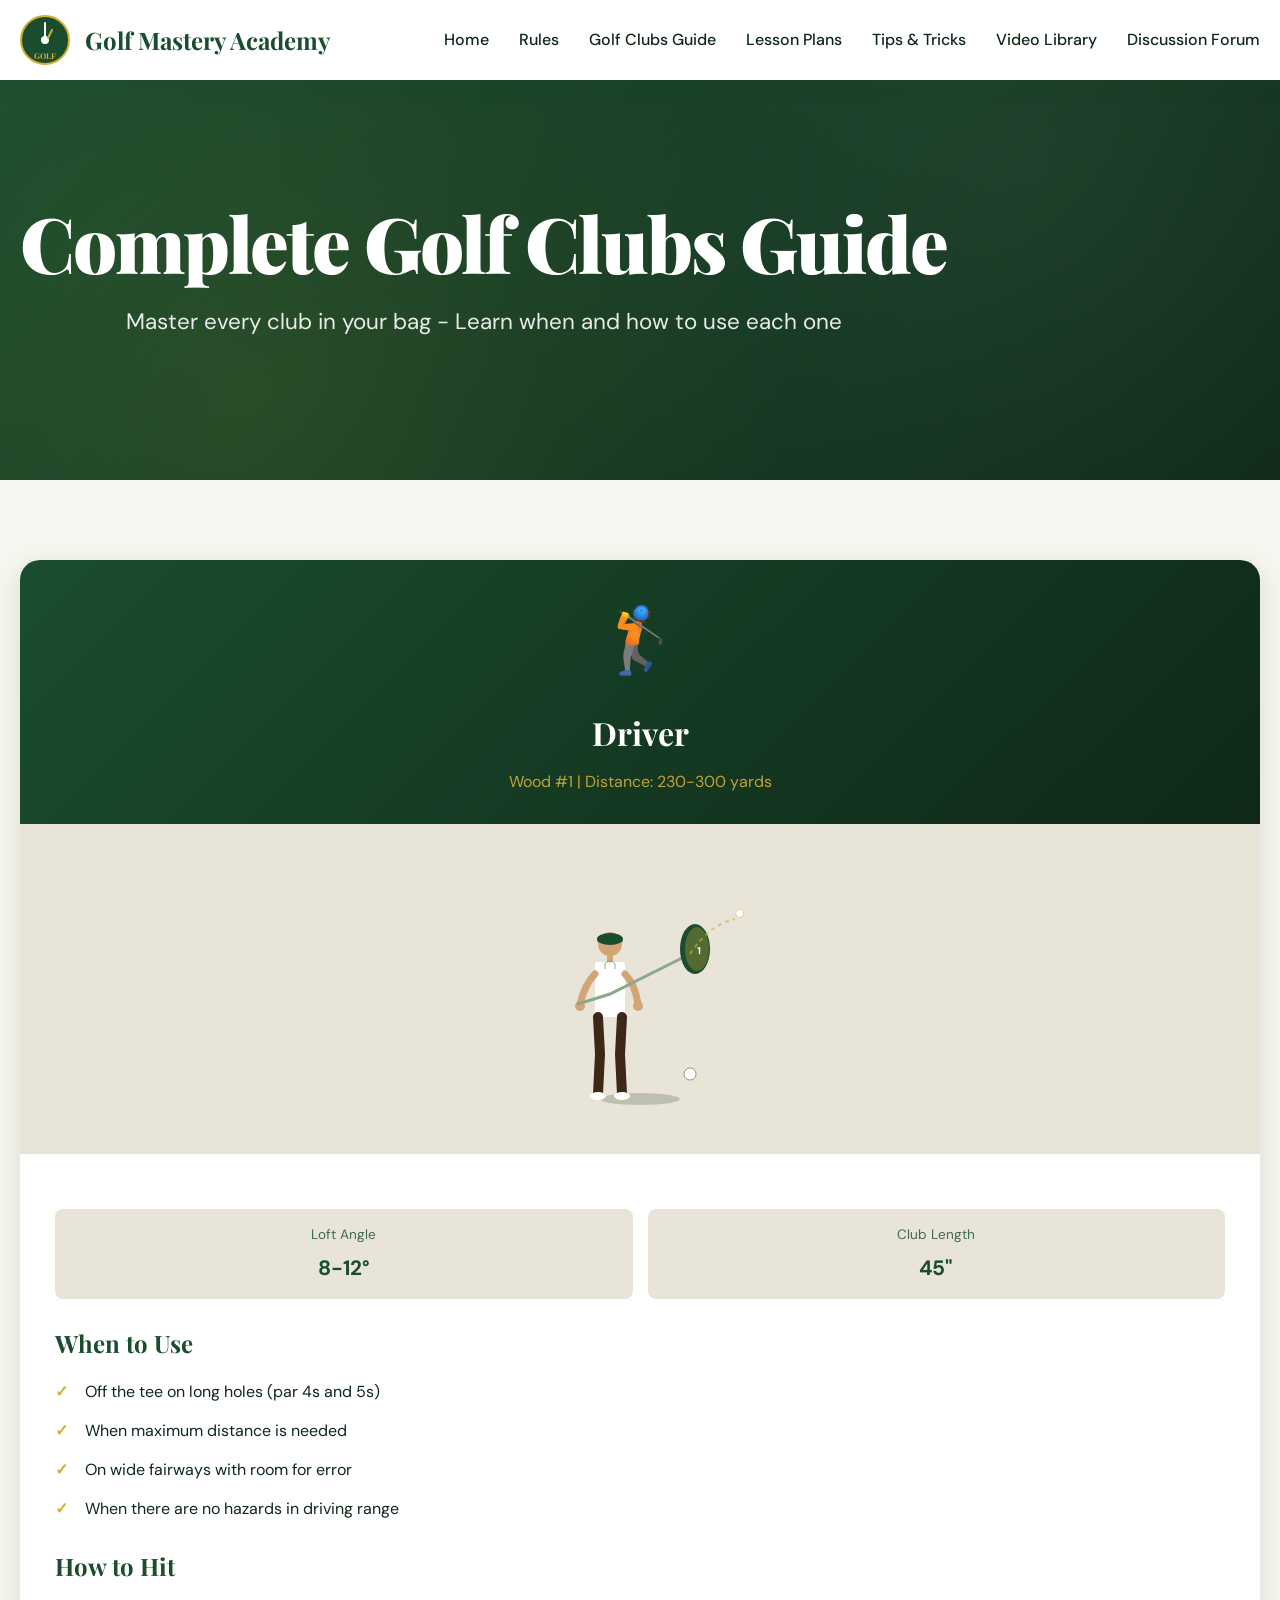
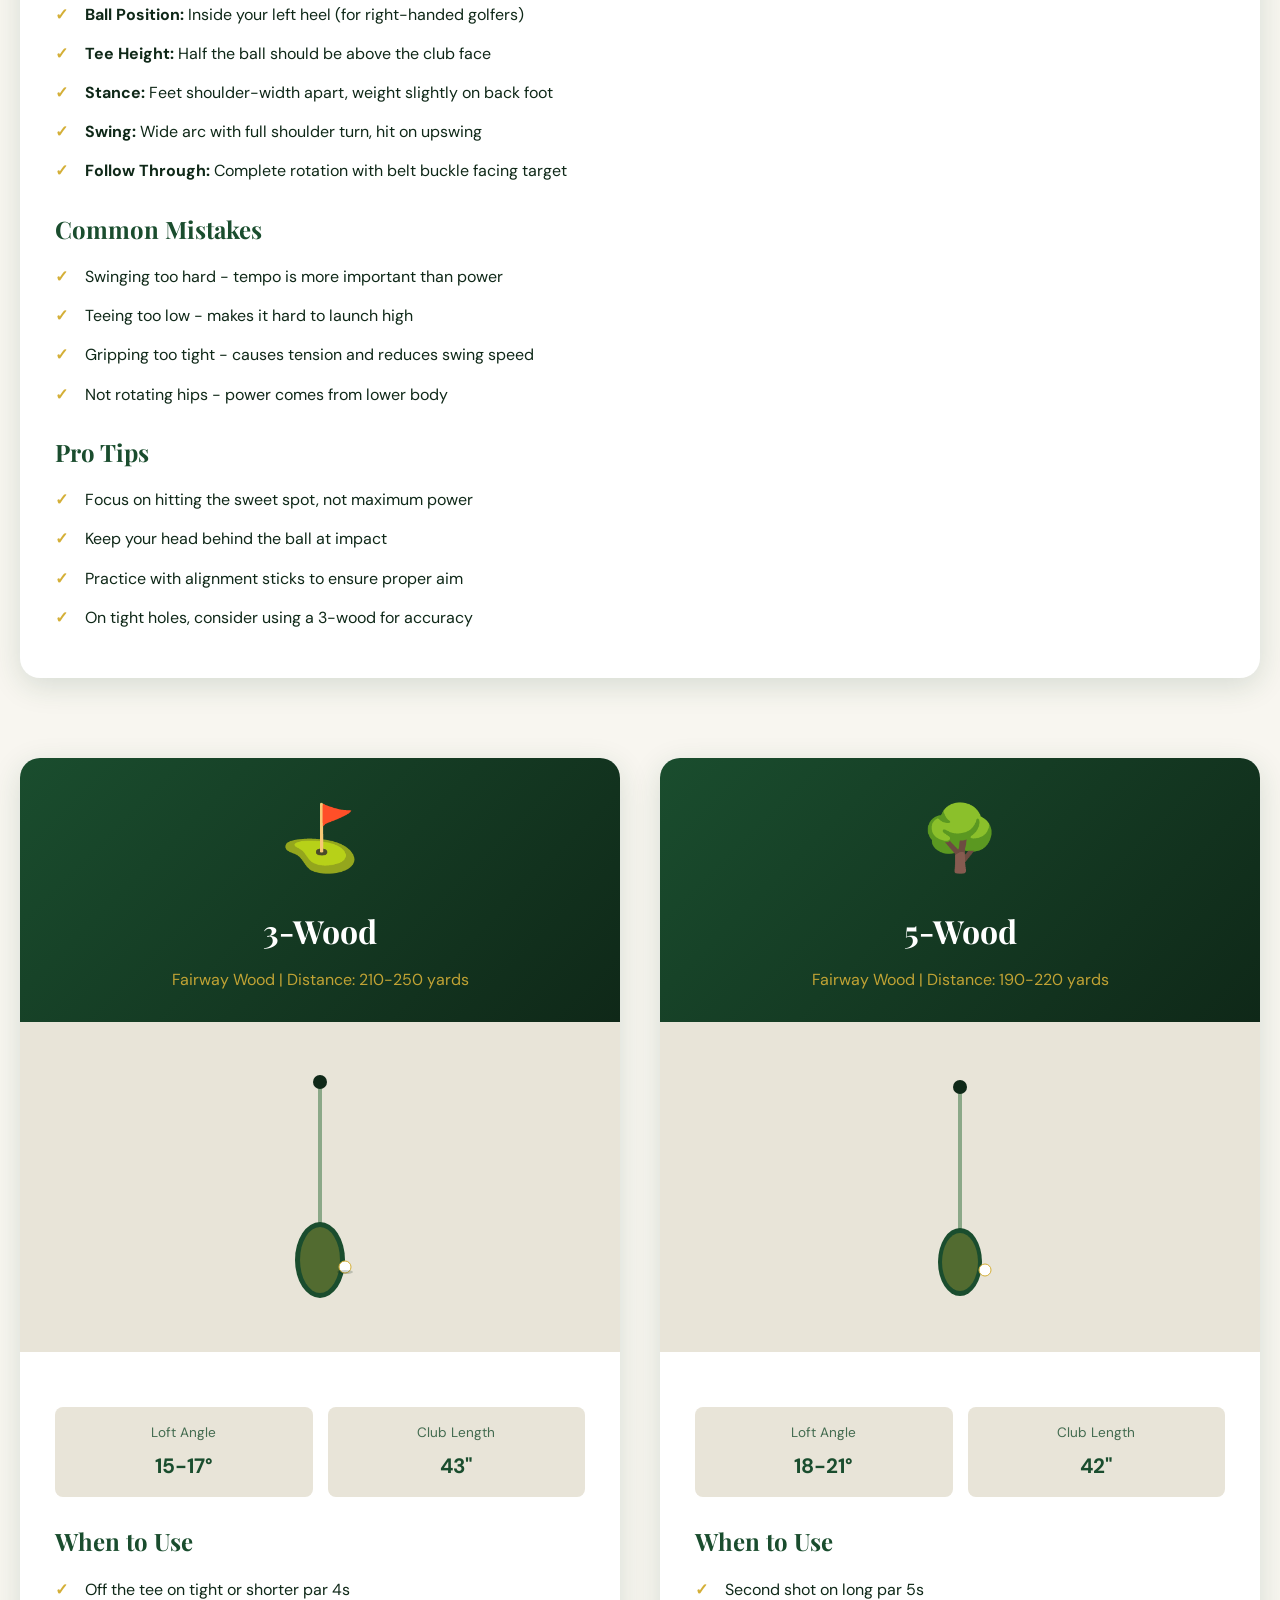
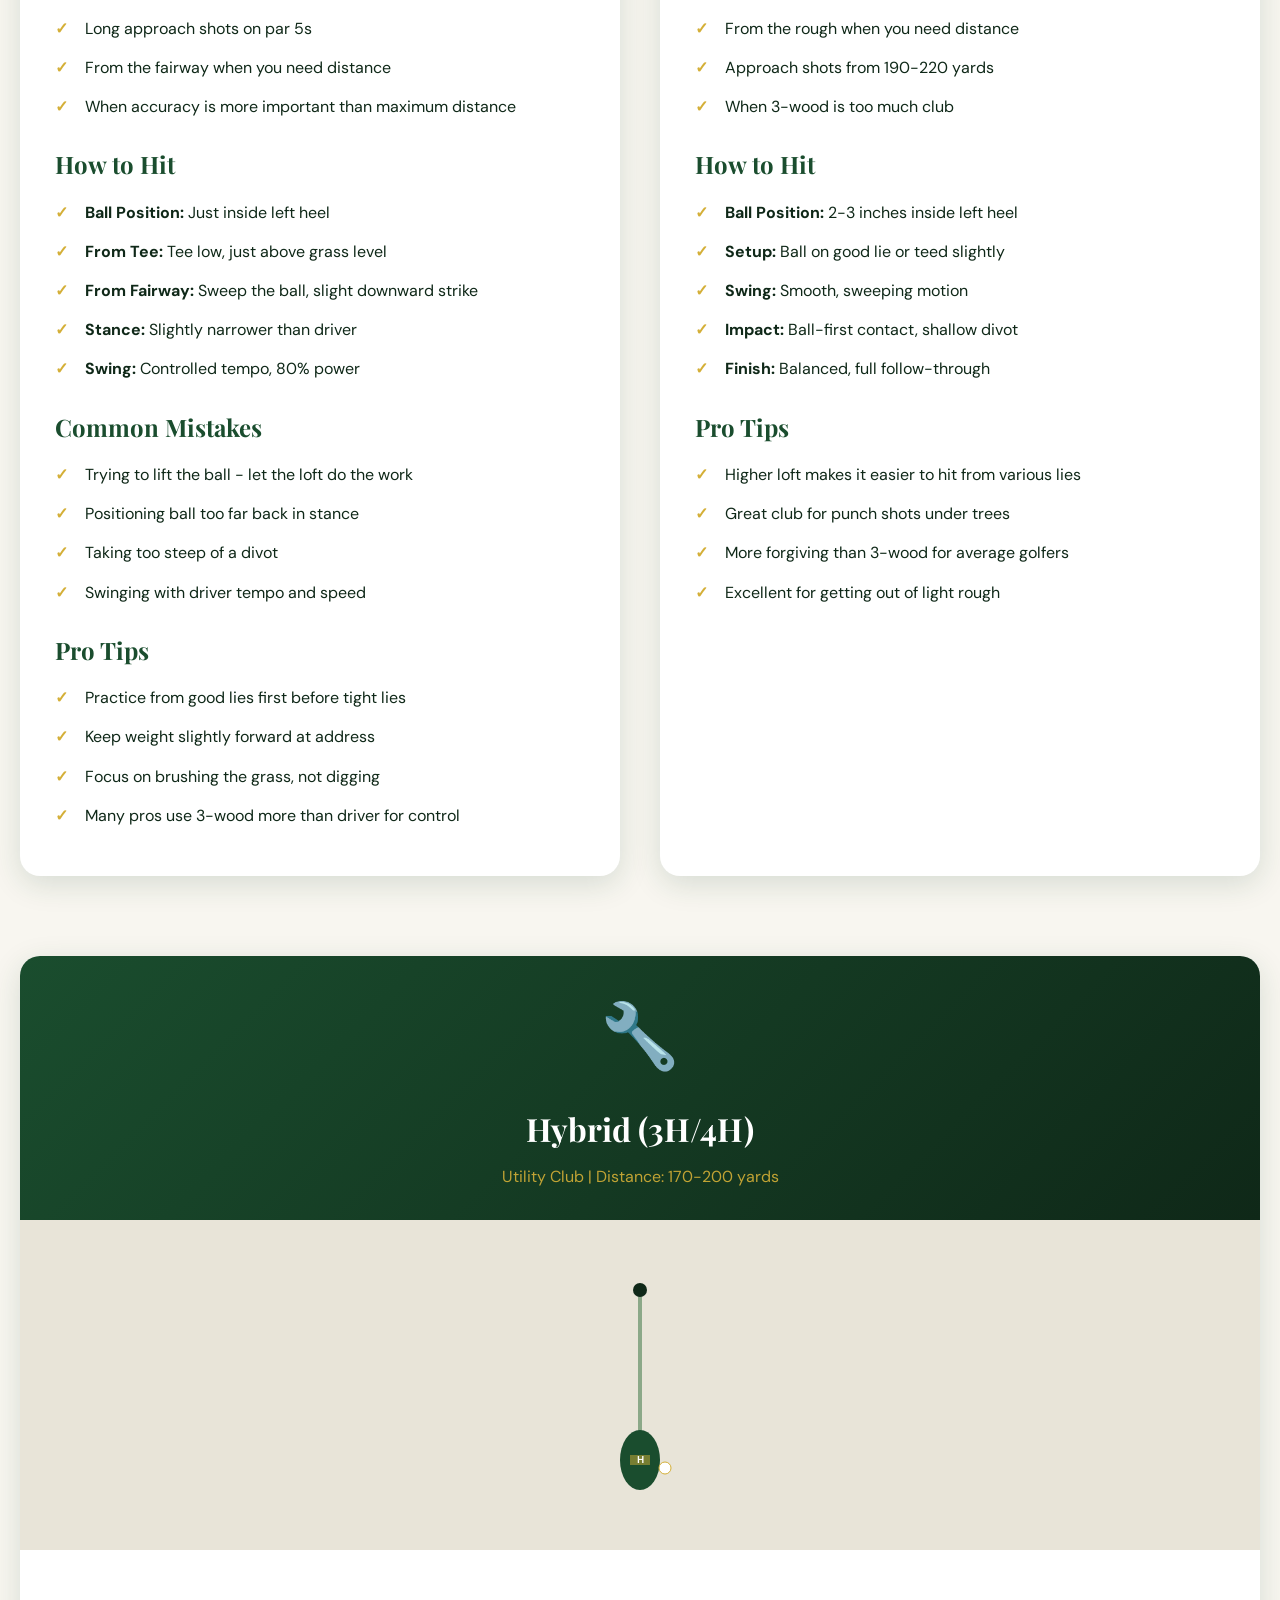
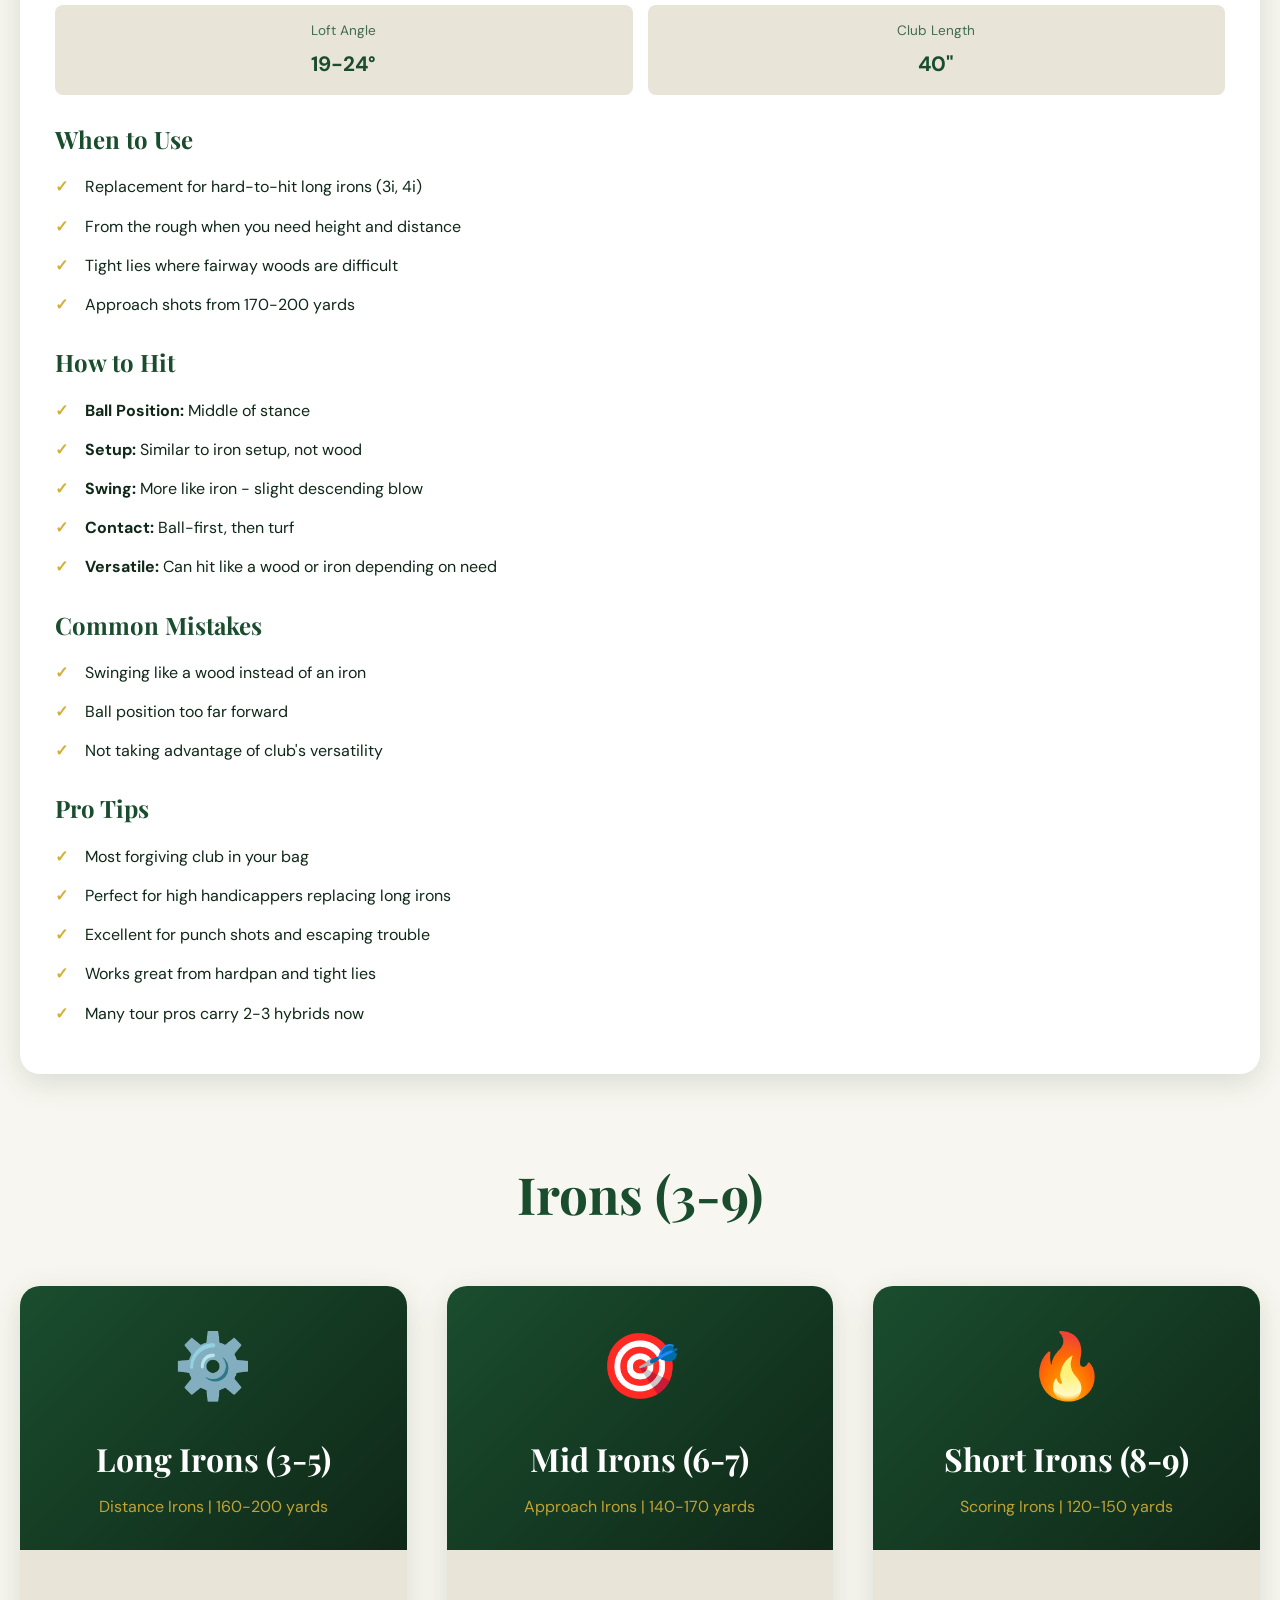
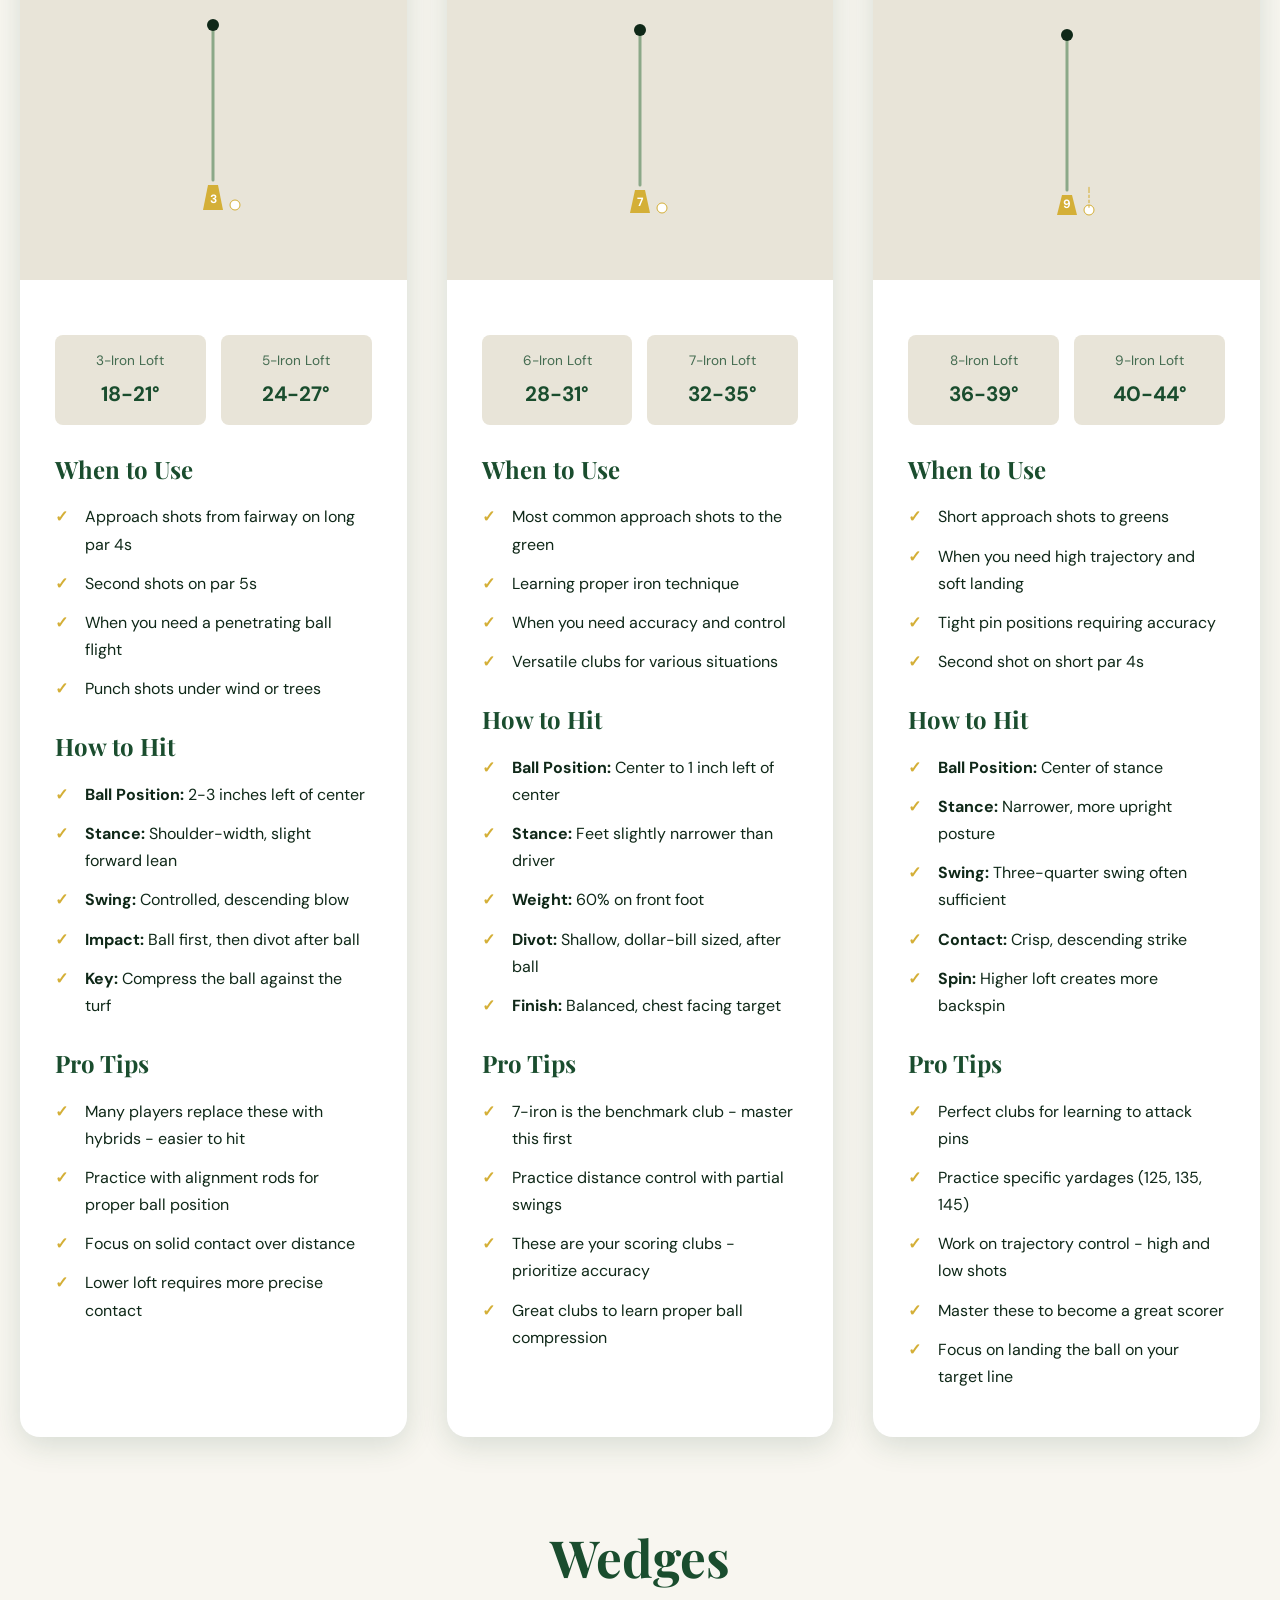
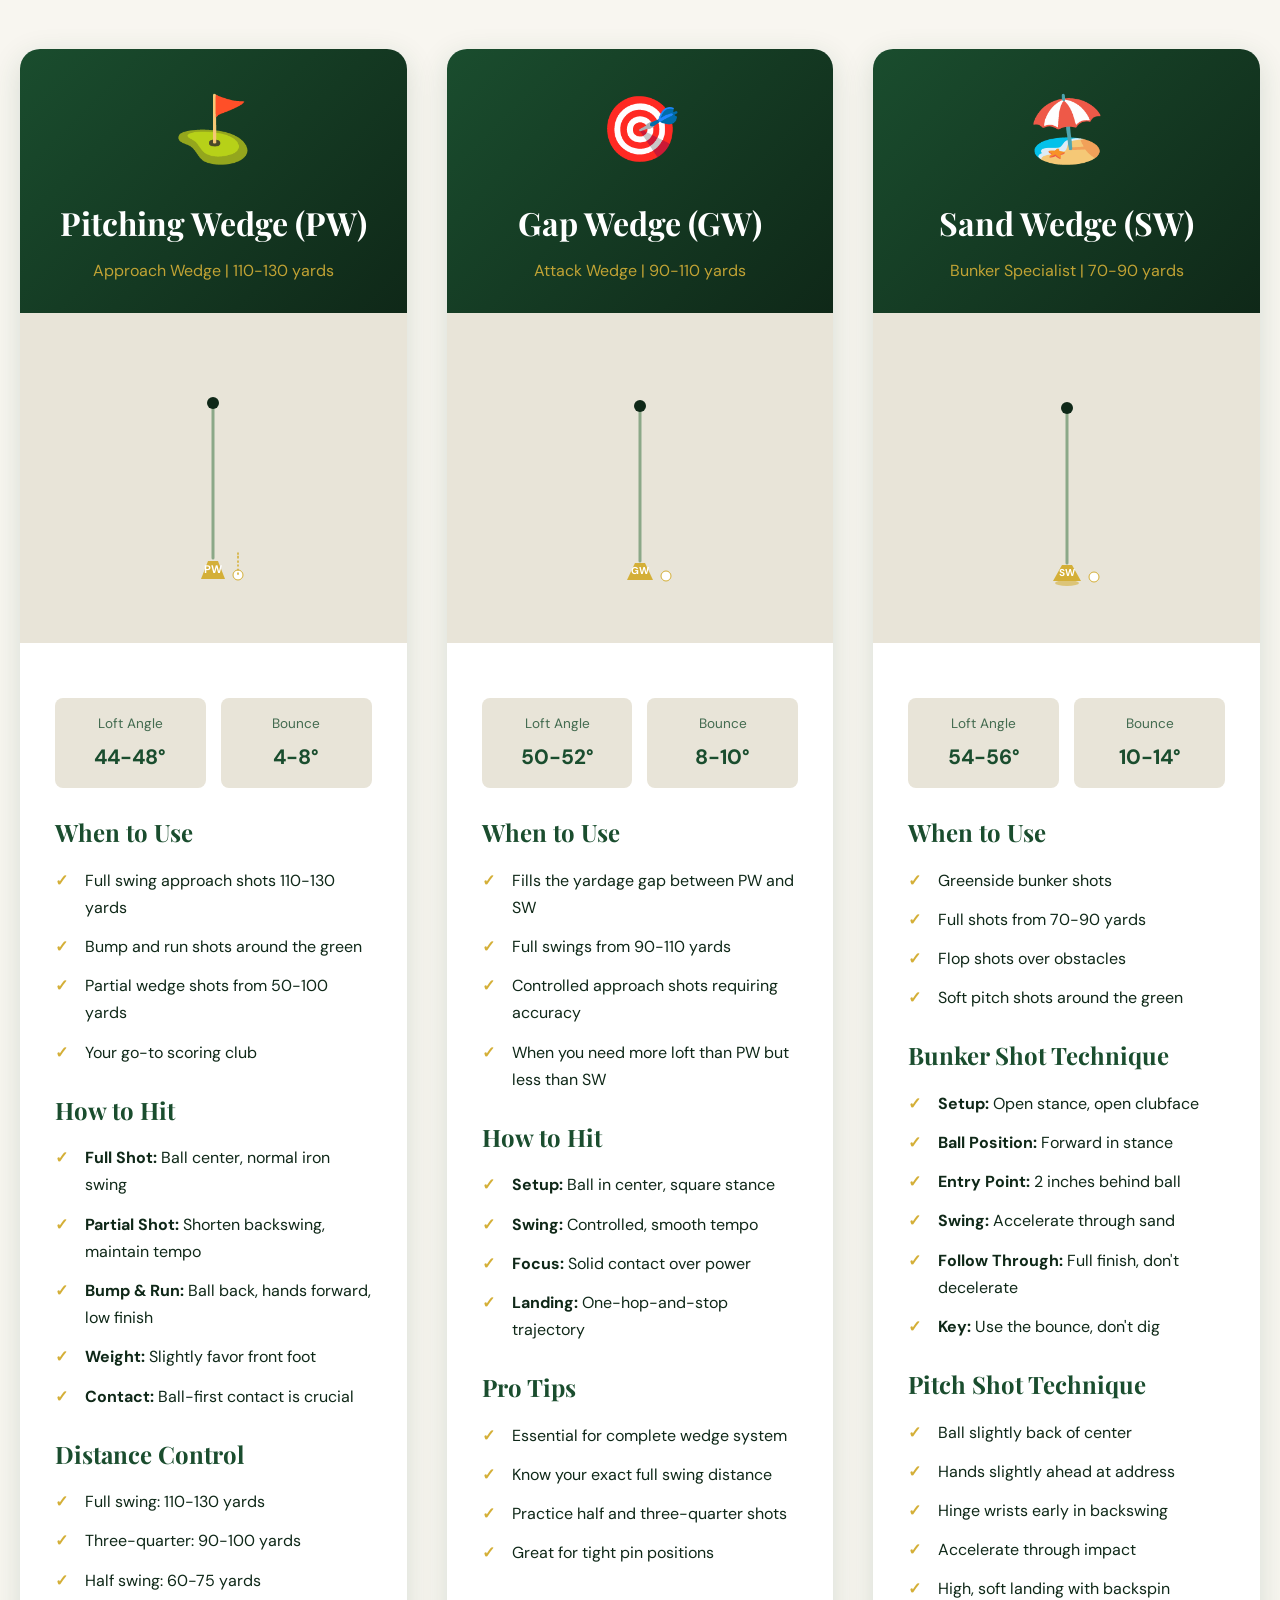
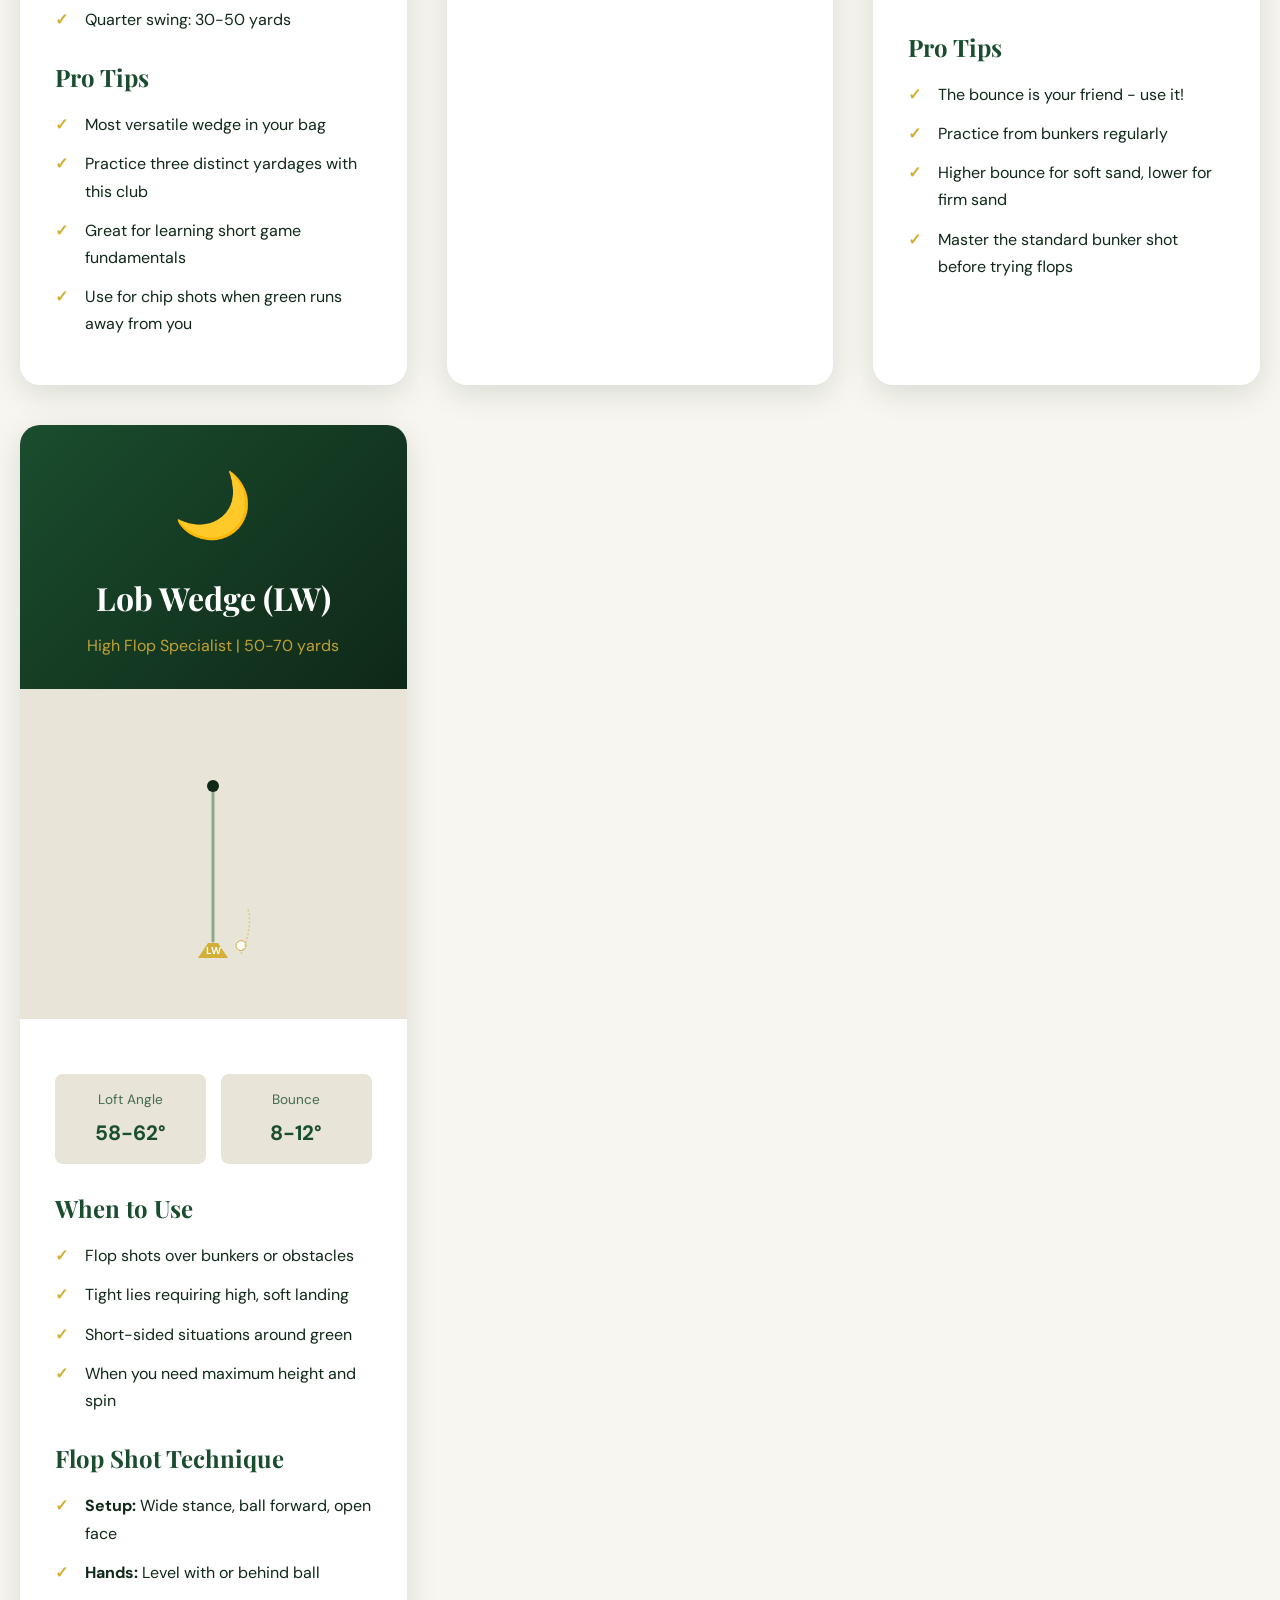
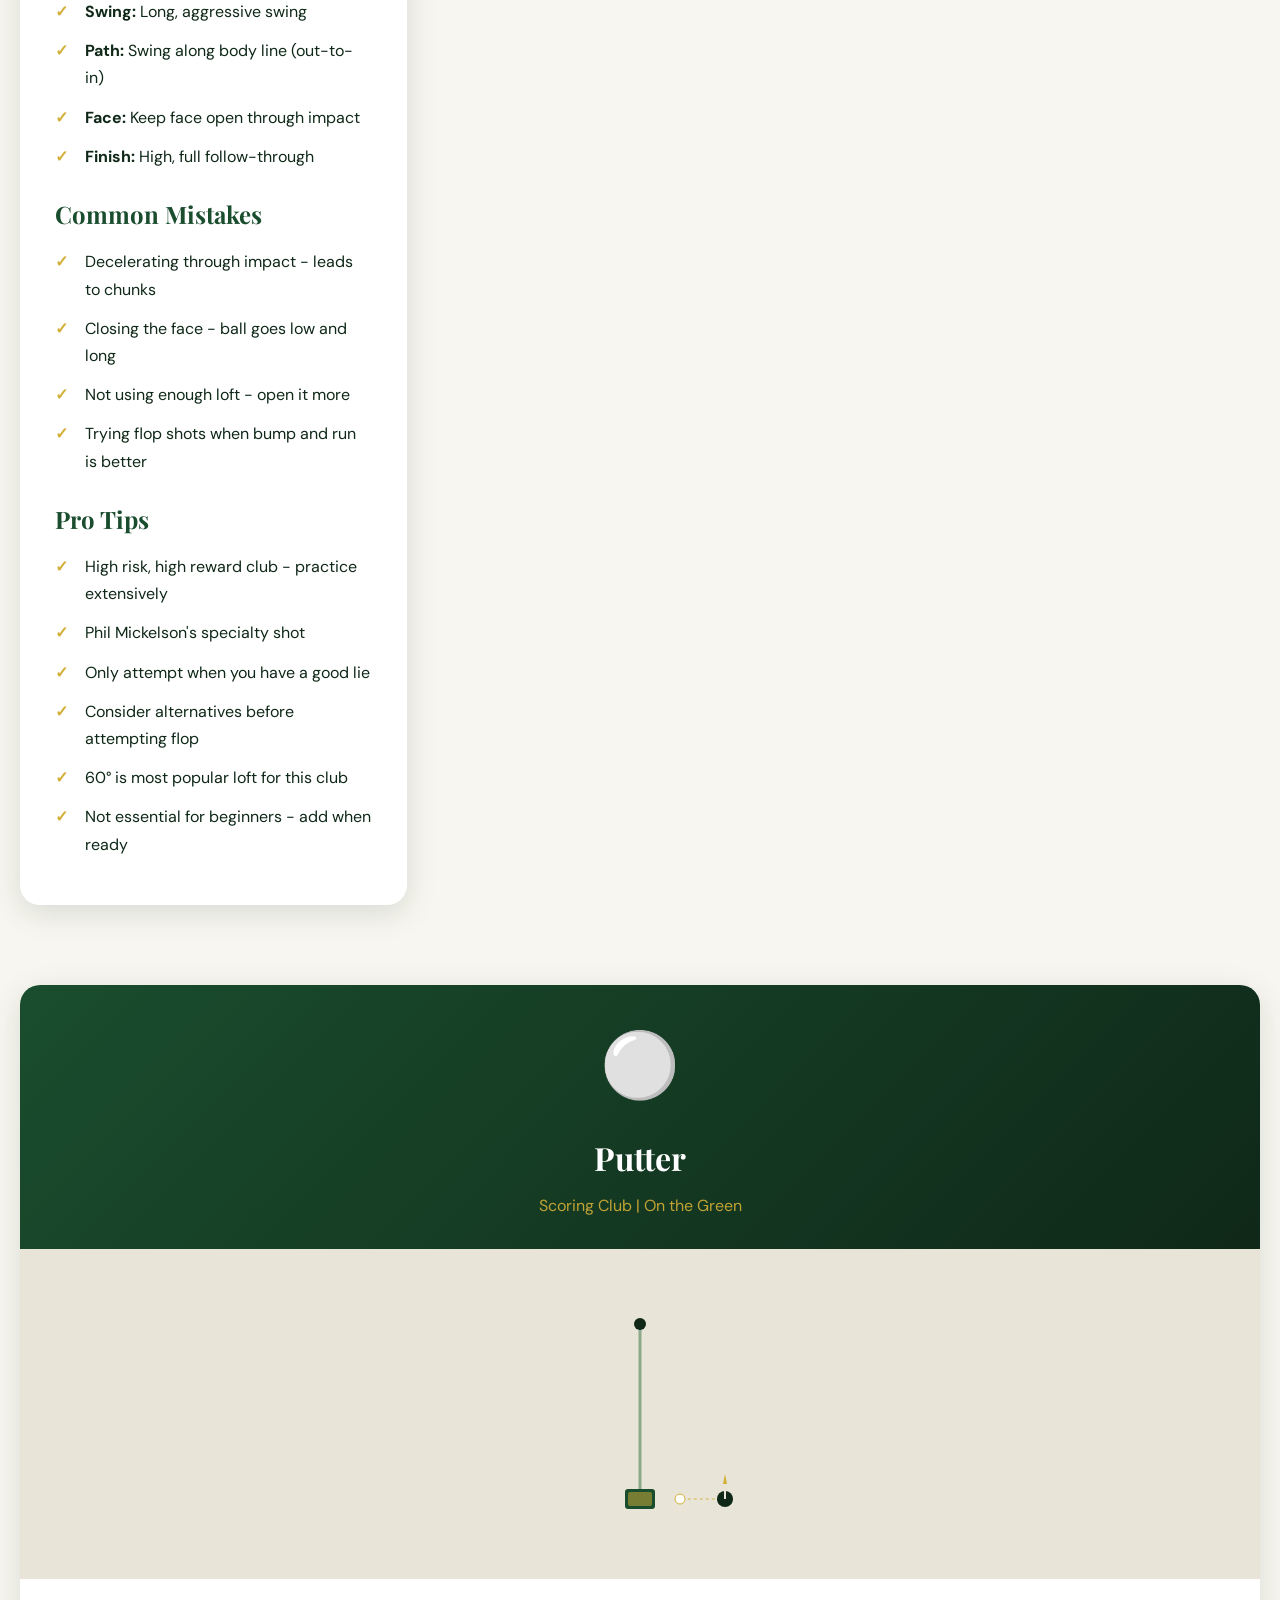
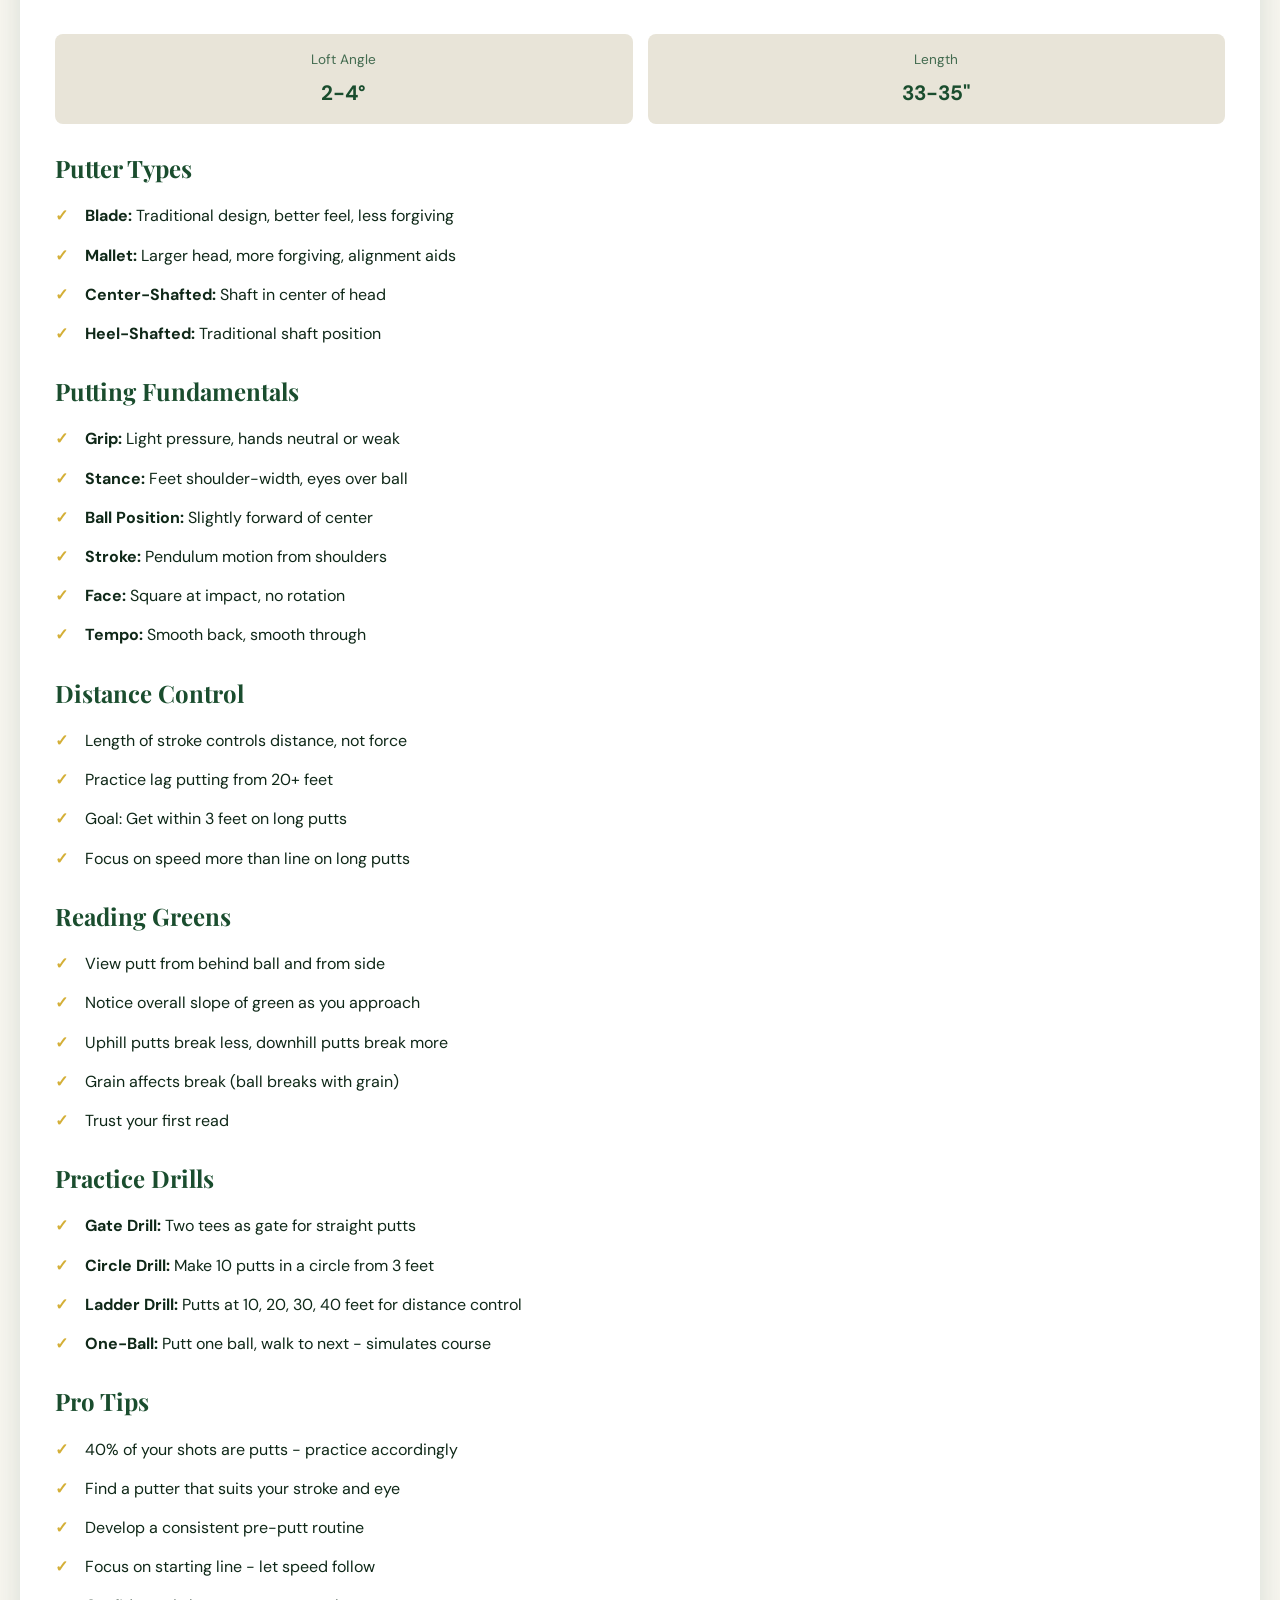
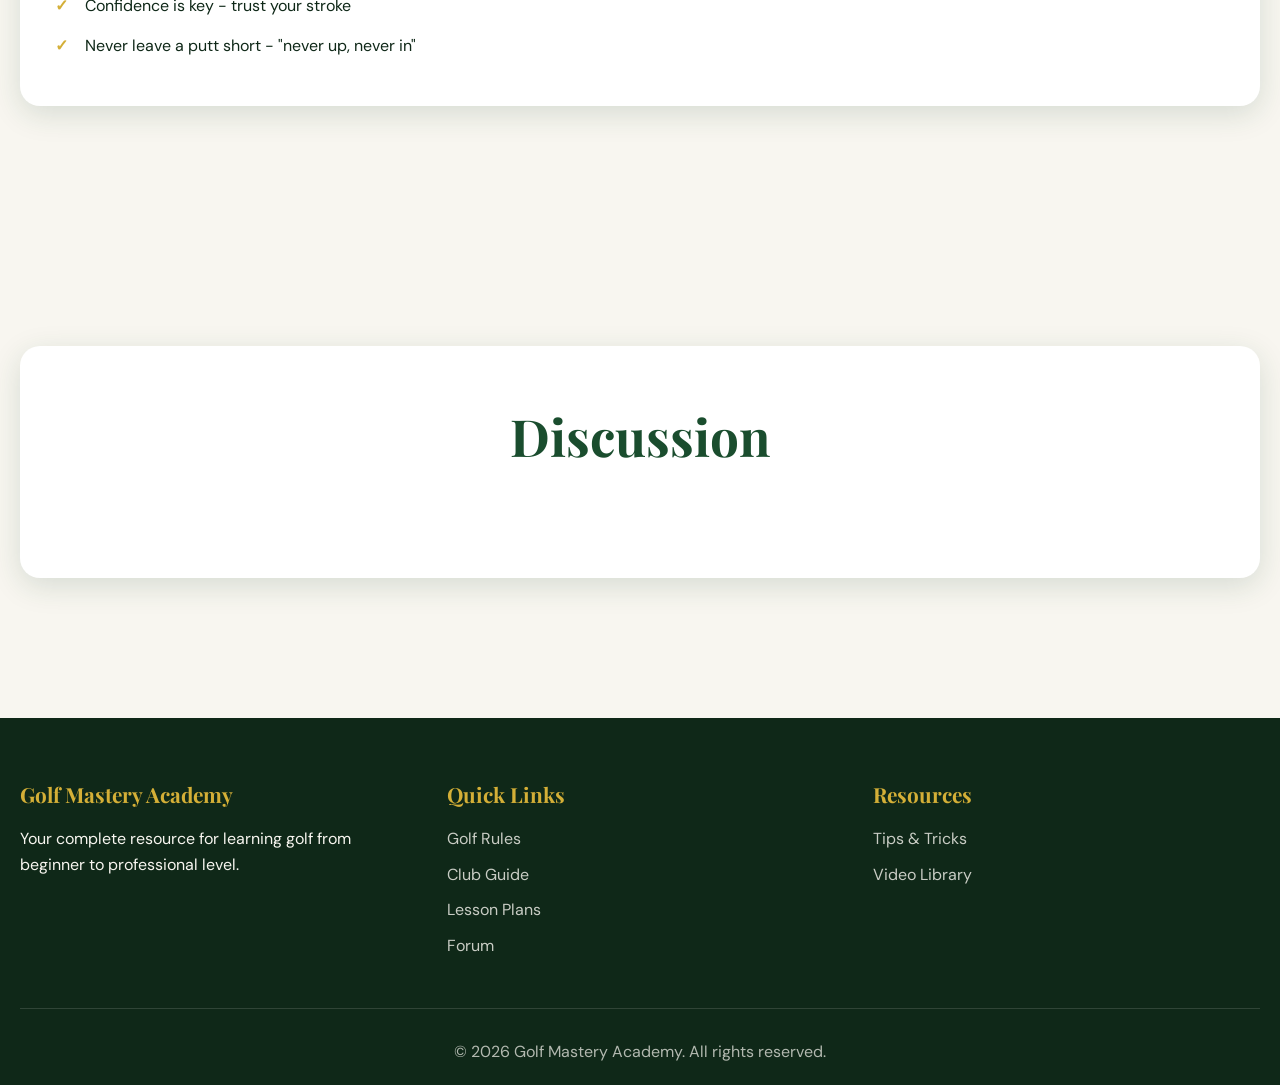
==== commit 78afe721: "Add files via upload" ====
--- a/clubs.html
+++ b/clubs.html
@@ -44,7 +44,7 @@
         </div>
     </header>
 
-    <div class="ad-space">
+    <div class="ad-space" style="display: none;">
         <p>Advertisement</p>
         <div class="ad-placeholder">728 x 90 Banner Ad</div>
     </div>
@@ -60,18 +60,62 @@
                     </div>
                     <div class="club-illustration">
                         <svg width="300" height="250" viewBox="0 0 300 250" fill="none" xmlns="http://www.w3.org/2000/svg">
-                            <!-- Driver illustration -->
-                            <path d="M150 20 L150 180" stroke="#8ba888" stroke-width="4" stroke-linecap="round"/>
-                            <ellipse cx="150" cy="200" rx="30" ry="45" fill="#1a4d2e"/>
-                            <ellipse cx="150" cy="200" rx="25" ry="40" fill="#d4af37" opacity="0.3"/>
-                            <circle cx="150" cy="15" r="8" fill="#0f2818"/>
-                            <!-- Ball on tee -->
-                            <line x1="170" y1="220" x2="170" y2="200" stroke="#e8e4d8" stroke-width="2"/>
-                            <circle cx="170" cy="195" r="6" fill="#ffffff" stroke="#d4af37" stroke-width="1"/>
+                            <!-- Enhanced Driver illustration with realistic golfer -->
+                            <!-- Ground shadow -->
+                            <ellipse cx="150" cy="235" rx="40" ry="6" fill="#0f2818" opacity="0.2"/>
+                            
+                            <!-- Golfer (simplified side view) -->
+                            <!-- Head -->
+                            <circle cx="120" cy="80" r="12" fill="#d4a574"/>
+                            <!-- Cap -->
+                            <ellipse cx="120" cy="75" rx="13" ry="6" fill="#1a4d2e"/>
+                            <path d="M110 75 L107 78 L133 78 L130 75 Z" fill="#1a4d2e"/>
+                            
+                            <!-- Neck -->
+                            <rect x="117" y="92" width="6" height="8" fill="#d4a574"/>
+                            
+                            <!-- Torso -->
+                            <path d="M105 100 L105 150 Q105 153 108 153 L132 153 Q135 153 135 150 L135 100 Q135 98 132 98 L108 98 Q105 98 105 100 Z" fill="#ffffff"/>
+                            <path d="M115 105 L115 100 L118 97 L120 98 L122 97 L125 100 L125 105" fill="#ffffff" stroke="#1a4d2e" stroke-width="0.5"/>
+                            
+                            <!-- Arms - addressing the ball -->
+                            <path d="M105 110 Q95 120 90 140" stroke="#d4a574" stroke-width="7" stroke-linecap="round"/>
+                            <circle cx="90" cy="142" r="5" fill="#d4a574"/>
+                            
+                            <path d="M135 110 Q145 120 148 140" stroke="#d4a574" stroke-width="7" stroke-linecap="round"/>
+                            <circle cx="148" cy="142" r="5" fill="#d4a574"/>
+                            
+                            <!-- Legs -->
+                            <path d="M108 153 L110 190 L108 230" stroke="#3d2817" stroke-width="10" stroke-linecap="round"/>
+                            <path d="M132 153 L130 190 L132 230" stroke="#3d2817" stroke-width="10" stroke-linecap="round"/>
+                            
+                            <!-- Shoes -->
+                            <ellipse cx="108" cy="232" rx="8" ry="4" fill="#ffffff"/>
+                            <ellipse cx="132" cy="232" rx="8" ry="4" fill="#ffffff"/>
+                            
+                            <!-- Driver club -->
+                            <path d="M88 140 L120 130 L200 90" stroke="#8ba888" stroke-width="3" stroke-linecap="round"/>
+                            <ellipse cx="205" cy="85" rx="15" ry="25" fill="#1a4d2e"/>
+                            <ellipse cx="207" cy="85" rx="12" ry="22" fill="#d4af37" opacity="0.3"/>
+                            <text x="207" y="90" font-size="10" fill="#fff" font-weight="700">1</text>
+                            
+                            <!-- Golf ball on tee -->
+                            <line x1="200" y1="230" x2="200" y2="215" stroke="#e8e4d8" stroke-width="2"/>
+                            <circle cx="200" cy="210" r="6" fill="#ffffff" stroke="#1a4d2e" stroke-width="0.5"/>
+                            <circle cx="198" cy="208" r="1" fill="#e8e4d8" opacity="0.3"/>
+                            <circle cx="202" cy="208" r="1" fill="#e8e4d8" opacity="0.3"/>
+                            <circle cx="200" cy="212" r="1" fill="#e8e4d8" opacity="0.3"/>
+                            
                             <!-- Swing path arc -->
-                            <path d="M100 100 Q125 50 180 80" stroke="#d4af37" stroke-width="2" stroke-dasharray="5,5" opacity="0.6">
-                                <animate attributeName="opacity" values="0.3;0.8;0.3" dur="2s" repeatCount="indefinite"/>
+                            <path d="M200 90 Q220 60 245 55" stroke="#d4af37" stroke-width="2" stroke-dasharray="4,4" opacity="0.5">
+                                <animate attributeName="opacity" values="0.3;0.7;0.3" dur="2s" repeatCount="indefinite"/>
                             </path>
+                            
+                            <!-- Flying ball -->
+                            <circle cx="245" cy="55" r="4" fill="#ffffff" stroke="#d4af37" stroke-width="0.5">
+                                <animate attributeName="cy" values="55;25;55" dur="2.5s" repeatCount="indefinite"/>
+                                <animate attributeName="cx" values="245;270;245" dur="2.5s" repeatCount="indefinite"/>
+                            </circle>
                         </svg>
                     </div>
                     <div class="club-content">
@@ -123,7 +167,7 @@
             </div>
         </section>
 
-        <div class="ad-space">
+        <div class="ad-space" style="display: none;">
             <p>Advertisement</p>
             <div class="ad-placeholder">336 x 280 Medium Rectangle Ad</div>
         </div>
@@ -250,7 +294,7 @@
             </div>
         </section>
 
-        <div class="ad-space">
+        <div class="ad-space" style="display: none;">
             <p>Advertisement</p>
             <div class="ad-placeholder">728 x 90 Banner Ad</div>
         </div>
@@ -322,7 +366,7 @@
             </div>
         </section>
 
-        <div class="ad-space">
+        <div class="ad-space" style="display: none;">
             <p>Advertisement</p>
             <div class="ad-placeholder">336 x 280 Medium Rectangle Ad</div>
         </div>
@@ -499,7 +543,7 @@
             </div>
         </section>
 
-        <div class="ad-space">
+        <div class="ad-space" style="display: none;">
             <p>Advertisement</p>
             <div class="ad-placeholder">728 x 90 Banner Ad</div>
         </div>
@@ -766,7 +810,7 @@
             </div>
         </section>
 
-        <div class="ad-space">
+        <div class="ad-space" style="display: none;">
             <p>Advertisement</p>
             <div class="ad-placeholder">728 x 90 Banner Ad</div>
         </div>
